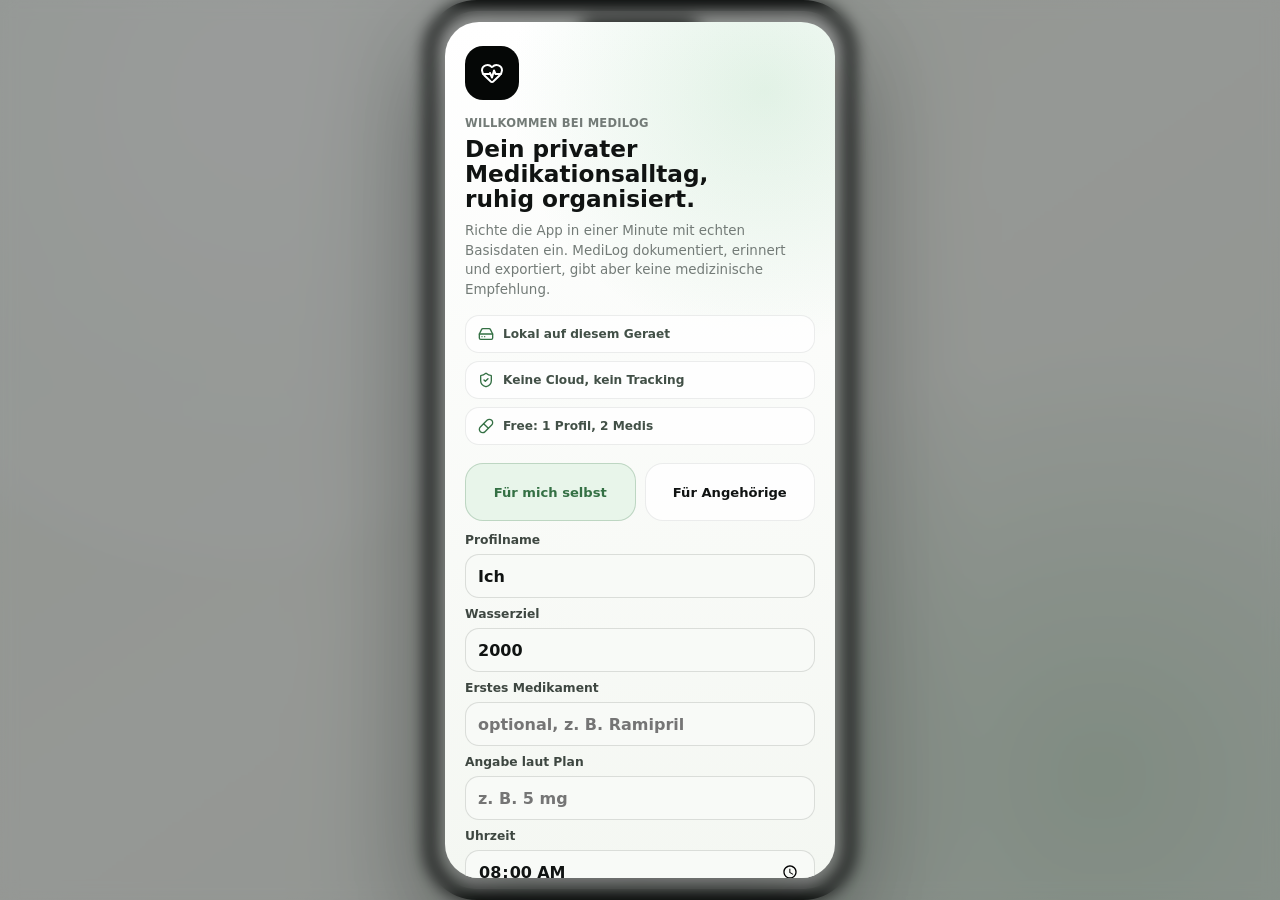
==== index.html @ 81967e85 "Improve premium conversion and localizations" ====
<!doctype html>
<html lang="de">
  <head>
    <meta charset="UTF-8" />
    <meta
      name="viewport"
      content="width=device-width, initial-scale=1, minimum-scale=1, maximum-scale=1, user-scalable=no, viewport-fit=cover"
    />
    <meta
      name="description"
      content="MediLog ist ein lokaler Medikamenten-Tracker fuer Einnahmen, Erinnerungen, Vorrat und sichere Dokumentation."
    />
    <meta name="theme-color" content="#eef2ed" media="(prefers-color-scheme: light)" />
    <meta name="theme-color" content="#0b100d" media="(prefers-color-scheme: dark)" />
    <meta name="apple-mobile-web-app-capable" content="yes" />
    <meta name="apple-mobile-web-app-title" content="MediLog" />
    <meta name="apple-mobile-web-app-status-bar-style" content="black-translucent" />
    <link rel="canonical" href="https://meloxkgz-ship-it.github.io/medilog-care/index.html" />
    <meta property="og:title" content="MediLog Care" />
    <meta property="og:description" content="Lokaler Medikamenten-, Pflege- und Wasser-Tracker mit Premium-Fokus." />
    <meta property="og:type" content="website" />
    <meta property="og:locale" content="de_DE" />
    <meta property="og:url" content="https://meloxkgz-ship-it.github.io/medilog-care/index.html" />
    <meta property="og:image" content="https://meloxkgz-ship-it.github.io/medilog-care/icons/medilog-premium-preview.png" />
    <meta name="twitter:card" content="summary_large_image" />
    <title>MediLog</title>
    <link rel="manifest" href="manifest.webmanifest" />
    <link rel="icon" href="icons/medilog-icon-192.png" type="image/png" />
    <link rel="apple-touch-icon" href="icons/apple-touch-icon.png" />
    <link rel="stylesheet" href="styles.css" />
  </head>
  <body>
    <div class="ambient" aria-hidden="true"></div>
    <main class="device" aria-label="MediLog Medikamenten-Tracker">
      <section class="screen">
        <header class="app-header">
          <div>
            <p class="date-label" id="current-date">Heute</p>
            <h1 id="view-title">MediLog</h1>
          </div>
          <div class="header-actions">
            <button class="icon-button" type="button" id="search-button" aria-label="Suchen">
              <i data-lucide="search"></i>
            </button>
            <button class="icon-button badge-button" type="button" data-view="schutz" aria-label="Einstellungen und Schutz">
              <i data-lucide="shield-check"></i>
              <span>DE</span>
            </button>
          </div>
        </header>

        <section class="search-panel hidden" id="search-panel" aria-label="Suche">
          <label for="search-input">Medikament, Angabe oder Uhrzeit suchen</label>
          <input id="search-input" type="search" placeholder="z. B. morgens, Ramipril, Vorrat" />
        </section>

        <section class="view active" id="home-view" data-title="Für dich">
          <nav class="chips" aria-label="Filter">
            <button class="chip active" type="button" data-filter="all">Heute <i data-lucide="x"></i></button>
            <button class="chip" type="button" data-filter="open">Offen</button>
            <button class="chip" type="button" data-filter="low">Vorrat niedrig</button>
          </nav>

          <article class="protocol-card">
            <div class="protocol-copy">
              <p class="kicker">Aktueller Plan</p>
              <h2 id="protocol-name">Herz & Blutdruck</h2>
              <p>Privates Einnahmeprotokoll mit lokalen Erinnerungen. Keine Dosierungsberatung.</p>
              <div class="status-row">
                <span class="status good">Aktiv</span>
                <span class="status" id="adherence-pill">0% diese Woche</span>
              </div>
              <button class="primary-pill" type="button" data-view="plaene">
                Plan ansehen
                <i data-lucide="chevron-right"></i>
              </button>
            </div>
            <div class="medicine-visual" aria-hidden="true">
              <div class="glass-bottle">
                <span>RAMIPRIL<br />5 mg</span>
              </div>
              <div class="glass-bottle secondary">
                <span>VIT D<br />1000 IE</span>
              </div>
              <div class="dose-wheel">
                <span></span><span></span><span></span><span></span>
                <span></span><span></span><span></span><span></span>
              </div>
            </div>
          </article>

          <section class="panel care-panel">
            <div class="section-heading">
              <div>
                <p class="kicker">Pflege-Cockpit</p>
                <h2>Alle im Blick</h2>
              </div>
              <button class="link-action" type="button" data-view="plaene">Profile <i data-lucide="chevron-right"></i></button>
            </div>
            <div class="care-dashboard" id="care-dashboard"></div>
          </section>

          <section class="panel today-panel" aria-labelledby="today-heading">
            <div class="section-heading">
              <div>
                <p class="kicker">Einnahmen</p>
                <h2 id="today-heading">Heute</h2>
              </div>
              <button class="text-action" type="button" data-action="open-dose-form">
                Eintragen
                <i data-lucide="plus"></i>
              </button>
            </div>
            <div class="dose-list" id="dose-list"></div>
            <div class="empty-state hidden" id="dose-empty">
              <i data-lucide="calendar-plus"></i>
              <strong>Keine Einnahmen fuer diesen Filter</strong>
              <span>Neue Medikamente oder Zeiten kannst du ueber den Plus-Button erfassen.</span>
            </div>
            <div class="completion-strip">
              <span id="completion-text">0 von 0 erledigt</span>
              <div class="completion-track" aria-hidden="true"><span id="completion-bar"></span></div>
            </div>
          </section>

          <section class="insight-grid">
            <article class="metric-tile">
              <span>Naechste</span>
              <strong id="next-dose">--:--</strong>
              <p id="next-dose-name">Keine offene Einnahme</p>
            </article>
            <article class="metric-tile warning">
              <span>Vorrat</span>
              <strong id="low-stock-count">0</strong>
              <p>niedrige Bestaende</p>
            </article>
          </section>

          <section class="panel hydration-panel">
            <div class="section-heading">
              <div>
                <p class="kicker">Wasser</p>
                <h2>Trinken heute</h2>
              </div>
              <button class="text-action" type="button" id="add-water">
                250 ml
                <i data-lucide="droplets"></i>
              </button>
            </div>
            <div class="water-meter">
              <div class="water-glass" aria-hidden="true"><span id="water-fill"></span></div>
              <div>
                <strong id="water-total">0,0 L</strong>
                <p id="water-goal">von 2,0 L Tagesziel</p>
                <div class="water-dots" id="water-dots"></div>
              </div>
            </div>
          </section>

          <section class="panel reminder-panel">
            <div class="section-heading">
              <div>
                <p class="kicker">Erinnerungen</p>
                <h2>Kontrollzentrum</h2>
              </div>
              <button class="text-action" type="button" id="enable-reminders">
                Aktivieren
                <i data-lucide="bell-ring"></i>
              </button>
            </div>
            <div class="reminder-grid">
              <div><span>Status</span><strong id="reminder-status">In-App</strong></div>
              <div><span>Eskaliert nach</span><strong id="reminder-delay">15 min</strong></div>
              <div><span>Heute offen</span><strong id="open-dose-count">0</strong></div>
            </div>
          </section>
        </section>

        <section class="view" id="plaene-view" data-title="Pläne">
          <div class="timeline-card">
            <div>
              <p class="kicker">Therapieplan</p>
              <h2>Privat dokumentiert</h2>
              <p>Alle Angaben beruhen auf deinem eigenen Plan. Die App veraendert keine Dosis und bewertet keine Therapie.</p>
            </div>
            <div class="week-ring" id="week-ring"><span>3/12</span></div>
          </div>
          <div class="calendar-strip" id="calendar-strip"></div>
          <section class="panel">
            <div class="section-heading">
              <h2>Regeln fuer Erinnerungen</h2>
              <button class="link-action" type="button" data-view="schutz">Pruefen <i data-lucide="chevron-right"></i></button>
            </div>
            <div class="rule-list">
              <div><i data-lucide="bell-ring"></i><span>Erinnerungen sind lokal und koennen jederzeit deaktiviert werden.</span></div>
              <div><i data-lucide="file-lock-2"></i><span>Exportdaten enthalten Gesundheitsdaten und sollten geschuetzt geteilt werden.</span></div>
              <div><i data-lucide="stethoscope"></i><span>Medizinische Entscheidungen bleiben bei Arzt, Apotheke oder Notdienst.</span></div>
            </div>
          </section>
          <section class="panel">
            <div class="section-heading">
              <div>
                <p class="kicker">Familien-/Pflege-Modus</p>
                <h2>Profile</h2>
              </div>
              <button class="text-action" type="button" data-action="open-profile-form">Profil <i data-lucide="plus"></i></button>
            </div>
            <div class="profile-list" id="profile-list"></div>
          </section>
          <section class="panel scanner-panel">
            <div class="section-heading">
              <div>
                <p class="kicker">Medikationsplan</p>
              <h2>QR-Import vorbereitet</h2>
              </div>
              <button class="text-action" type="button" data-action="open-scan-sheet">Scan <i data-lucide="scan-line"></i></button>
            </div>
            <p class="panel-copy">
              Fuer den bundeseinheitlichen Medikationsplan ist ein Premium-Workflow angelegt. In iOS kann ein QR-Code per Kamera
              gelesen werden, in der Web-Vorschau per Text oder QR-Bild. Es erfolgt keine automatische Dosierungsbewertung.
            </p>
          </section>
        </section>

        <section class="view" id="bibliothek-view" data-title="Bibliothek">
          <div class="section-heading library-heading">
            <div>
              <p class="kicker">Eigene Liste</p>
              <h2>Medikamente</h2>
            </div>
            <button class="text-action" type="button" data-action="open-medicine-form">
              Erfassen
              <i data-lucide="plus"></i>
            </button>
          </div>
          <div class="medicine-grid" id="medicine-grid"></div>
          <div class="empty-state hidden" id="medicine-empty">
            <i data-lucide="pill"></i>
            <strong>Noch keine Medikamente</strong>
            <span>Erfasse zuerst dein eigenes Medikament und die Einnahmezeit.</span>
          </div>
          <section class="panel stock-panel">
            <div class="section-heading">
              <div>
                <p class="kicker">Vorrat & Nachkauf</p>
                <h2>Einkaufsliste</h2>
              </div>
              <button class="link-action" type="button" id="copy-shopping-list">Kopieren <i data-lucide="copy"></i></button>
            </div>
            <div class="stock-list" id="stock-list"></div>
          </section>
        </section>

        <section class="view" id="verlauf-view" data-title="Verlauf">
          <section class="history-hero">
            <p class="kicker">7-Tage-Uebersicht</p>
            <h2 id="history-score">0%</h2>
            <span>Dokumentierte Einnahmetreue</span>
            <div class="bars" id="history-bars"></div>
          </section>
          <section class="panel">
            <div class="section-heading">
              <h2>Protokoll</h2>
              <button class="link-action" type="button" id="export-button">Bericht <i data-lucide="file-text"></i></button>
            </div>
            <div class="history-list" id="history-list"></div>
          </section>
        </section>

        <section class="view" id="schutz-view" data-title="Einstellungen">
          <article class="compliance-card">
            <i data-lucide="shield-alert"></i>
            <h2>Einstellungen, Premium und Schutz.</h2>
            <p>
              MediLog ist als lokaler Tracker konzipiert. Keine Diagnose, keine Therapieempfehlung,
              keine automatische Wechselwirkungspruefung.
            </p>
          </article>

          <section class="premium-card">
            <div>
              <p class="kicker">Zugang</p>
              <h2>Premium fuer echte Routine.</h2>
              <p>Free bleibt bewusst klein. Premium ist fuer Alltag, Pflege, Export und Vorrat ohne kuenstliche Reibung.</p>
            </div>
            <div class="premium-proof" aria-label="Premium Vorteile">
              <span><strong>1 Profil</strong><small>Free</small></span>
              <span><strong>Unbegrenzt</strong><small>Premium</small></span>
              <span><strong>Lokal</strong><small>Keine Cloud</small></span>
            </div>
            <div class="premium-plans" id="premium-plans" role="radiogroup" aria-label="Premium Tarif"></div>
            <div class="premium-compare" aria-label="Free und Premium Vergleich">
              <div><span>Free</span><strong>1 Profil, 2 Medikamente, Wasser, Tagescheck</strong></div>
              <div><span>Premium</span><strong>Familie, Vorrat, Export, Scan, Vault, Reminder-Regeln</strong></div>
            </div>
            <ul>
              <li><i data-lucide="bell-ring"></i>Zuverlaessige lokale Erinnerungen</li>
              <li><i data-lucide="users-round"></i>Familien-/Pflege-Modus</li>
              <li><i data-lucide="file-text"></i>Arzt-/Apothekenbericht</li>
              <li><i data-lucide="lock-keyhole"></i>Vault, QR, Vorrat und Nachkauf</li>
            </ul>
            <button class="primary-pill" type="button" id="premium-button">
              <span id="premium-button-label">Premium freischalten</span>
              <i data-lucide="sparkles"></i>
            </button>
            <button class="ghost-on-dark" type="button" id="premium-restore">Kauf wiederherstellen</button>
            <div class="premium-legal" aria-label="Abo Bedingungen">
              <p>
                Auto-verlaengerbares Abo. Preis und Laufzeit werden vor dem Kauf von Apple angezeigt.
                Kuendigung jederzeit in den App Store Account-Einstellungen.
              </p>
              <p id="premium-legal-selected">Ausgewaehlter Tarif: MediLog Premium.</p>
              <div class="premium-links">
                <a href="https://meloxkgz-ship-it.github.io/medilog-care/privacy.html">Datenschutz</a>
                <a href="https://www.apple.com/legal/internet-services/itunes/dev/stdeula/">Nutzungsbedingungen (EULA)</a>
              </div>
            </div>
            <span class="premium-status" id="premium-status">Free: Basis aktiv</span>
            <span class="native-status" id="native-status">Web/PWA: Browser-Funktionen</span>
          </section>

          <section class="panel settings-panel">
            <div class="section-heading">
              <div>
                <p class="kicker">Alltag</p>
                <h2>Tracking-Einstellungen</h2>
              </div>
              <span class="status good">lokal</span>
            </div>
            <div class="settings-list">
              <label class="setting-row">
                <span><strong>Wasserziel</strong><small>Tagesziel in Millilitern</small></span>
                <input id="setting-water-goal" type="number" min="500" max="4000" step="250" />
              </label>
              <label class="setting-row">
                <span><strong>Reminder-Abstand</strong><small>Warnung nach geplanter Zeit</small></span>
                <select id="setting-reminder-delay">
                  <option value="5">5 min</option>
                  <option value="15">15 min</option>
                  <option value="30">30 min</option>
                  <option value="60">60 min</option>
                </select>
              </label>
              <label class="setting-row">
                <span><strong>Zuverlaessige Erinnerungen</strong><small>iOS nutzt lokale Notifications, Web nutzt Browser-Erlaubnis</small></span>
                <input id="setting-reminders-enabled" type="checkbox" />
              </label>
              <label class="setting-row">
                <span><strong>Einfach-Modus</strong><small>Groessere Schrift und Touch-Ziele</small></span>
                <input id="setting-senior-mode" type="checkbox" />
              </label>
            </div>
          </section>

          <section class="panel">
            <div class="section-heading">
              <div>
                <p class="kicker">Vorrat</p>
                <h2>Nachkaufgrenzen</h2>
              </div>
              <button class="link-action" type="button" data-view="bibliothek">Medis <i data-lucide="chevron-right"></i></button>
            </div>
            <div class="refill-settings-list" id="refill-settings-list"></div>
          </section>

          <section class="panel">
            <div class="section-heading">
              <h2>Datenschutz</h2>
              <span class="status good">lokal</span>
            </div>
            <div class="privacy-list">
              <label><input type="checkbox" checked disabled /> Gesundheitsdaten bleiben lokal auf diesem Geraet.</label>
              <label><input type="checkbox" checked disabled /> iOS speichert verschluesselt mit Keychain/AES-GCM, Web optional mit PIN-Vault.</label>
              <label><input type="checkbox" checked disabled /> Export nur manuell durch dich.</label>
            </div>
          </section>
          <section class="panel">
            <div class="section-heading">
              <div>
                <p class="kicker">DSGVO</p>
                <h2>Daten & Rechte</h2>
              </div>
              <span class="status" id="privacy-consent-status">offen</span>
            </div>
            <div class="privacy-rights">
              <div><i data-lucide="database"></i><span><strong>Datenkategorien</strong><small>Profile, Medikamente, Einnahmen, Wasser, Notizen, Einstellungen.</small></span></div>
              <div><i data-lucide="target"></i><span><strong>Zweckbindung</strong><small>Nur Tracking, Erinnerung, Pflegeuebersicht und Export. Keine Werbung, kein Verkauf.</small></span></div>
              <div><i data-lucide="hard-drive"></i><span><strong>Speicherort</strong><small id="privacy-storage-status">Lokal im Browser dieses Geraets. Keine Cloud-Synchronisierung in dieser Version.</small></span></div>
            </div>
            <div class="privacy-actions">
              <button class="ghost-button" type="button" id="privacy-export">DSGVO-Export</button>
              <button class="ghost-button" type="button" id="privacy-consent">Einwilligung bestaetigen</button>
            </div>
            <p class="form-help">Gesundheitsdaten sind besonders schuetzenswert. Fuer eine echte Veroeffentlichung braucht das zusaetzlich juristische Pruefung, Datenschutzerklaerung und ggf. Datenschutz-Folgenabschaetzung.</p>
          </section>
          <section class="panel">
            <div class="section-heading">
              <div>
                <p class="kicker">Lokaler Vault</p>
                <h2>PIN-Schutz</h2>
              </div>
              <span class="status" id="vault-status">aus</span>
            </div>
            <div class="vault-actions">
              <input id="vault-pin" type="password" inputmode="numeric" autocomplete="new-password" placeholder="PIN festlegen oder entsperren" />
              <button class="solid-button" type="button" id="vault-button">Schutz aktivieren</button>
              <button class="ghost-button" type="button" id="vault-biometric-button">Face ID pruefen</button>
            </div>
            <p class="form-help">iOS nutzt lokalen Keychain-Schutz. Im Web kann ein PIN-Vault nicht wiederhergestellt werden. Keine Cloud, kein Passwort-Reset.</p>
          </section>
          <section class="emergency-panel">
            <div>
              <span>Akute Beschwerden?</span>
              <strong>112</strong>
            </div>
            <div>
              <span>Aerztlicher Bereitschaftsdienst</span>
              <strong>116117</strong>
            </div>
          </section>
          <section class="panel install-panel">
            <div class="section-heading">
              <div>
                <p class="kicker">App-Gefuehl</p>
                <h2>Installierbar</h2>
              </div>
              <span class="status good">PWA</span>
            </div>
            <p class="panel-copy">MediLog kann ueber den Browser zum Home-Bildschirm hinzugefuegt werden und laedt nach dem ersten Besuch auch offline.</p>
          </section>
          <button class="danger-button" type="button" id="reset-button">
            <i data-lucide="trash-2"></i>
            Lokale Demo-Daten zuruecksetzen
          </button>
        </section>
      </section>

      <nav class="tabbar" aria-label="Hauptnavigation">
        <button class="tab active" type="button" data-view="home"><i data-lucide="home"></i><span>Home</span></button>
        <button class="tab" type="button" data-view="plaene"><i data-lucide="calendar-check"></i><span>Pläne</span></button>
        <button class="add-tab" type="button" id="quick-add" aria-label="Schnell erfassen"><i data-lucide="plus"></i></button>
        <button class="tab" type="button" data-view="bibliothek"><i data-lucide="book-open"></i><span>Medis</span></button>
        <button class="tab" type="button" data-view="verlauf"><i data-lucide="chart-no-axes-column"></i><span>Verlauf</span></button>
      </nav>
    </main>

    <dialog class="onboarding" id="onboarding-sheet" aria-labelledby="onboarding-title">
      <form id="onboarding-form">
        <div class="onboarding-mark">
          <i data-lucide="heart-pulse"></i>
        </div>
        <p class="kicker">Willkommen bei MediLog</p>
        <h2 id="onboarding-title">Dein privater Medikationsalltag, ruhig organisiert.</h2>
        <p>
          Richte die App in einer Minute mit echten Basisdaten ein. MediLog dokumentiert, erinnert und exportiert, gibt aber keine
          medizinische Empfehlung.
        </p>
        <div class="onboarding-points" aria-label="Wichtige Hinweise">
          <span><i data-lucide="hard-drive"></i>Lokal auf diesem Geraet</span>
          <span><i data-lucide="shield-check"></i>Keine Cloud, kein Tracking</span>
          <span><i data-lucide="pill"></i>Free: 1 Profil, 2 Medis</span>
        </div>
        <div class="choice-grid">
          <label><input type="radio" name="mode" value="self" checked /> <span>Für mich selbst</span></label>
          <label><input type="radio" name="mode" value="care" /> <span>Für Angehörige</span></label>
        </div>
        <div class="form-grid">
          <label>Profilname<input name="profileName" required value="Ich" /></label>
          <label>Wasserziel<input name="waterGoal" required type="number" min="500" step="250" value="2000" /></label>
          <label>Erstes Medikament<input name="medicineName" placeholder="optional, z. B. Ramipril" /></label>
          <label>Angabe laut Plan<input name="medicineDose" placeholder="z. B. 5 mg" /></label>
          <label>Uhrzeit<input name="medicineTime" type="time" value="08:00" /></label>
          <label>Vorrat<input name="medicineStock" type="number" min="0" value="14" /></label>
        </div>
        <label class="consent-row">
          <input name="privacyConsent" type="checkbox" required />
          <span>Ich verstehe, dass ich besondere Gesundheitsdaten lokal auf diesem Geraet speichere und MediLog keine medizinische Beratung ersetzt.</span>
        </label>
        <div class="form-actions">
          <button class="ghost-button" type="button" id="skip-onboarding">Demo mit Beispielen</button>
          <button class="solid-button" type="submit">App einrichten</button>
        </div>
      </form>
    </dialog>

    <dialog class="report-sheet" id="report-sheet" aria-labelledby="report-title">
      <div class="report-frame">
        <div class="report-top">
          <div>
            <p class="kicker">Arzt-/Apothekenbericht</p>
            <h2 id="report-title">Bericht vorbereiten</h2>
          </div>
          <button class="icon-button" type="button" data-close="report-sheet" aria-label="Bericht schließen">
            <i data-lucide="x"></i>
          </button>
        </div>
        <div class="report-controls">
          <label>
            Zeitraum
            <select id="report-range">
              <option value="7">7 Tage</option>
              <option value="30">30 Tage</option>
            </select>
          </label>
          <button class="ghost-button" type="button" id="download-report">HTML speichern</button>
          <button class="solid-button" type="button" id="print-report">PDF/Druck</button>
        </div>
        <article class="report-document" id="report-preview"></article>
      </div>
    </dialog>

    <dialog class="sheet" id="quick-sheet" aria-labelledby="quick-title">
      <form method="dialog">
        <div class="sheet-handle"></div>
        <h2 id="quick-title">Schnell erfassen</h2>
        <div class="sheet-options">
          <button value="dose" type="submit"><i data-lucide="check-circle-2"></i>Einnahme als erledigt markieren</button>
          <button value="water" type="submit"><i data-lucide="droplets"></i>Wasser 250 ml eintragen</button>
          <button value="medicine" type="submit"><i data-lucide="pill"></i>Eigenes Medikament erfassen</button>
          <button value="note" type="submit"><i data-lucide="notebook-pen"></i>Notiz im Verlauf speichern</button>
        </div>
      </form>
    </dialog>

    <dialog class="sheet" id="medicine-sheet" aria-labelledby="medicine-title">
      <form id="medicine-form">
        <div class="sheet-handle"></div>
        <h2 id="medicine-title">Medikament erfassen</h2>
        <div class="form-grid">
          <label>Name<input name="name" required placeholder="z. B. Ramipril" /></label>
          <label>Angabe laut Plan<input name="dose" required placeholder="z. B. 5 mg" /></label>
          <label>Uhrzeit<input name="time" required type="time" /></label>
          <label>Vorrat<input name="stock" required type="number" min="0" value="14" /></label>
        </div>
        <p class="form-help">Bitte nur Angaben uebernehmen, die aerztlich oder pharmazeutisch fuer dich vorgesehen sind.</p>
        <div class="form-actions">
          <button class="ghost-button" type="button" data-close="medicine-sheet">Abbrechen</button>
          <button class="solid-button" type="submit">Speichern</button>
        </div>
      </form>
    </dialog>

    <dialog class="sheet" id="profile-sheet" aria-labelledby="profile-title">
      <form id="profile-form">
        <div class="sheet-handle"></div>
        <h2 id="profile-title">Profil erfassen</h2>
        <div class="form-grid">
          <label>Name<input name="name" required placeholder="z. B. Mama" /></label>
          <label>Rolle<input name="role" required placeholder="z. B. Pflege, Kind, Selbst" /></label>
        </div>
        <p class="form-help">Profile dienen nur der Organisation. Gemeinsame Nutzung oder Cloud-Zugriff ist nicht aktiviert.</p>
        <div class="form-actions">
          <button class="ghost-button" type="button" data-close="profile-sheet">Abbrechen</button>
          <button class="solid-button" type="submit">Speichern</button>
        </div>
      </form>
    </dialog>

    <dialog class="sheet" id="scan-sheet" aria-labelledby="scan-title">
      <form id="scan-form">
        <div class="sheet-handle"></div>
        <h2 id="scan-title">Medikationsplan importieren</h2>
        <button class="solid-button wide-button" type="button" id="native-scan-button">
          <i data-lucide="scan-line"></i>
          Kamera-Scan starten
        </button>
        <label class="full-label">QR-/Planinhalt<textarea name="plan" required placeholder="Text aus QR-Code oder Medikationsplan einfuegen"></textarea></label>
        <label class="full-label">QR-Bild optional<input id="qr-file" type="file" accept="image/*" /></label>
        <p class="form-help">Der Import wird als private Notiz gespeichert. Die App erzeugt daraus keine Dosierungsempfehlung.</p>
        <div class="form-actions">
          <button class="ghost-button" type="button" data-close="scan-sheet">Abbrechen</button>
          <button class="solid-button" type="submit">Importieren</button>
        </div>
      </form>
    </dialog>

    <dialog class="sheet" id="note-sheet" aria-labelledby="note-title">
      <form id="note-form">
        <div class="sheet-handle"></div>
        <h2 id="note-title">Notiz speichern</h2>
        <label class="full-label">Notiz<textarea name="note" required placeholder="z. B. Einnahme nach Ruecksprache verschoben"></textarea></label>
        <p class="form-help">Notizen sind privat und werden nur lokal gespeichert.</p>
        <div class="form-actions">
          <button class="ghost-button" type="button" data-close="note-sheet">Abbrechen</button>
          <button class="solid-button" type="submit">Speichern</button>
        </div>
      </form>
    </dialog>

    <div class="toast" id="toast" role="status" aria-live="polite"></div>
    <script src="vendor/lucide.min.js"></script>
    <script src="app.js"></script>
  </body>
</html>
---- styles.css ----
:root {
  --bg: #f4f6f2;
  --surface: rgba(255, 255, 255, 0.9);
  --surface-solid: #ffffff;
  --ink: #101312;
  --muted: #737b77;
  --line: rgba(27, 34, 30, 0.08);
  --accent: #61b978;
  --accent-strong: #347044;
  --accent-soft: #e8f5ea;
  --amber: #f1a640;
  --danger: #9d3f37;
  --charcoal: #050706;
  --mono: "SF Mono", "Menlo", "Consolas", ui-monospace, monospace;
  --sans: -apple-system, BlinkMacSystemFont, "SF Pro Display", "Segoe UI", ui-sans-serif, system-ui, sans-serif;
  --shadow: 0 22px 56px rgba(27, 37, 31, 0.13);
  --screen-top-pad: 58px;
  --screen-side-pad: 20px;
  --tabbar-offset: 10px;
  --tabbar-height: 92px;
  --tabbar-clearance: calc(var(--tabbar-offset) + var(--tabbar-height) + 26px);
  color-scheme: light;
}

* {
  box-sizing: border-box;
}

html,
body {
  width: 100%;
  max-width: 100%;
  overflow-x: hidden;
  overscroll-behavior-x: none;
  -webkit-text-size-adjust: 100%;
  text-size-adjust: 100%;
}

body {
  min-height: 100dvh;
  margin: 0;
  display: grid;
  place-items: center;
  overflow: hidden;
  background:
    radial-gradient(circle at 20% 10%, rgba(255, 255, 255, 0.92), transparent 28%),
    radial-gradient(circle at 86% 86%, rgba(205, 224, 207, 0.86), transparent 32%),
    linear-gradient(145deg, #eef4ee 0%, #f7f8f4 48%, #edf2ee 100%),
    var(--bg);
  color: var(--ink);
  font-family: var(--sans);
  letter-spacing: 0;
  touch-action: manipulation;
}

body::after {
  content: "";
  position: fixed;
  inset: 0;
  pointer-events: none;
  opacity: 0.08;
  background-image: radial-gradient(rgba(20, 24, 22, 0.2) 0.6px, transparent 0.6px);
  background-size: 5px 5px;
}

body.senior {
  font-size: 112%;
}

body.senior .dose-item,
body.senior .sheet-options button,
body.senior .profile-card,
body.senior .care-card,
body.senior .stock-row {
  min-height: 70px;
}

button,
input,
textarea,
select,
a {
  font: inherit;
  touch-action: manipulation;
}

input,
textarea,
select {
  font-size: 16px;
  max-width: 100%;
  min-width: 0;
}

button {
  border: 0;
  color: inherit;
  cursor: pointer;
}

:where(button, a, input, select, textarea):focus-visible {
  outline: 3px solid rgba(52, 112, 68, 0.42);
  outline-offset: 3px;
}

button:active {
  transform: translateY(1px) scale(0.99);
}

.hidden {
  display: none !important;
}

.ambient {
  position: fixed;
  width: 720px;
  height: 720px;
  border-radius: 42% 58% 47% 53%;
  background: rgba(255, 255, 255, 0.42);
  filter: blur(18px);
  transform: translate(-34vw, -28vh) rotate(9deg);
  pointer-events: none;
}

.device {
  width: min(100vw, 430px);
  height: min(940px, 100dvh);
  position: relative;
  display: flex;
  flex-direction: column;
  overflow: hidden;
  border: 11px solid #0b0c0c;
  border-radius: 52px;
  background:
    linear-gradient(180deg, rgba(255, 255, 255, 0.82), rgba(245, 247, 243, 0.92)),
    #f7f8f5;
  box-shadow:
    0 46px 120px rgba(21, 25, 23, 0.3),
    inset 0 0 0 1px rgba(255, 255, 255, 0.08);
}

.device::before {
  content: "";
  width: 126px;
  height: 34px;
  position: absolute;
  top: 10px;
  left: 50%;
  z-index: 4;
  border-radius: 999px;
  background: #050606;
  transform: translateX(-50%);
  box-shadow: inset 34px 0 0 rgba(255, 255, 255, 0.03), inset -22px 0 0 rgba(255, 255, 255, 0.04);
  pointer-events: none;
}

html.native-ios body {
  width: 100vw;
  min-height: 100dvh;
  display: block;
  overflow: hidden;
  background: var(--bg);
}

html.native-ios {
  --bg: #080b0a;
  --surface: rgba(19, 26, 22, 0.92);
  --surface-solid: #111813;
  --ink: #f5f8f4;
  --muted: #a8b5ad;
  --line: rgba(232, 245, 234, 0.1);
  --accent: #86d79a;
  --accent-strong: #b8efc0;
  --accent-soft: rgba(134, 215, 154, 0.16);
  --amber: #f3bb65;
  --danger: #ff9c91;
  --shadow: 0 22px 58px rgba(0, 0, 0, 0.34);
  min-height: 100%;
  background: var(--bg);
  color-scheme: dark;
}

html.native-ios .ambient,
html.native-ios .device::before {
  display: none;
}

html.native-ios .device {
  width: 100vw;
  min-height: 100vh;
  min-height: 100dvh;
  height: 100vh;
  height: 100dvh;
  max-width: none;
  border: 0;
  border-radius: 0;
  background:
    linear-gradient(180deg, rgba(16, 23, 19, 0.96), rgba(8, 12, 10, 0.98)),
    var(--bg);
  box-shadow: none;
}

html.native-ios .screen {
  --screen-top-pad: max(44px, calc(env(safe-area-inset-top) + 18px));
  --screen-side-pad: max(16px, calc(env(safe-area-inset-left) + 16px));
  --tabbar-offset: 0px;
  --tabbar-height: calc(96px + env(safe-area-inset-bottom));
  --tabbar-clearance: calc(var(--tabbar-height) + 28px);
  padding-right: max(16px, calc(env(safe-area-inset-right) + 16px));
  background: var(--bg);
}

html.native-ios .tabbar {
  right: 0;
  bottom: 0;
  left: 0;
  min-height: var(--tabbar-height);
  padding-bottom: max(22px, calc(env(safe-area-inset-bottom) + 12px));
  border-right: 0;
  border-bottom: 0;
  border-left: 0;
  border-radius: 0;
}

.screen {
  width: 100%;
  max-width: 100%;
  flex: 1;
  overflow-y: auto;
  overflow-x: hidden;
  padding: var(--screen-top-pad) var(--screen-side-pad) var(--tabbar-clearance);
  scroll-padding-top: var(--screen-top-pad);
  scroll-padding-bottom: var(--tabbar-clearance);
  scrollbar-width: none;
  overscroll-behavior: contain;
  -webkit-overflow-scrolling: touch;
}

.screen::-webkit-scrollbar {
  display: none;
}

.app-header,
.header-actions,
.chips,
.status-row,
.section-heading,
.text-action,
.link-action,
.primary-pill,
.completion-strip,
.tabbar,
.form-actions {
  display: flex;
  align-items: center;
}

.app-header {
  justify-content: space-between;
  gap: 18px;
  min-height: 54px;
}

.app-header > div:first-child,
.view,
.screen > section,
.panel,
.protocol-card,
.timeline-card,
.history-hero,
.compliance-card,
.premium-card,
.metric-tile,
.care-card,
.profile-card,
.stock-row,
.setting-row {
  min-width: 0;
  max-width: 100%;
}

.date-label,
.kicker {
  margin: 0 0 6px;
  color: var(--muted);
  font-size: 0.72rem;
  font-weight: 800;
  text-transform: uppercase;
  letter-spacing: 0.02em;
}

h1,
h2,
h3,
p {
  margin: 0;
}

h1 {
  font-size: 2rem;
  line-height: 1;
  letter-spacing: 0;
}

h2 {
  letter-spacing: 0;
}

h1,
h2,
h3,
p,
small,
strong,
span,
button,
label {
  overflow-wrap: break-word;
}

.header-actions {
  gap: 10px;
  flex-shrink: 0;
}

.icon-button {
  width: 43px;
  height: 43px;
  position: relative;
  display: grid;
  place-items: center;
  border-radius: 50%;
  background: rgba(255, 255, 255, 0.86);
  box-shadow: inset 0 1px 0 rgba(255, 255, 255, 0.9), 0 12px 24px rgba(31, 42, 35, 0.07);
  transition: transform 180ms ease, background 180ms ease;
}

.icon-button svg {
  width: 20px;
}

.badge-button span {
  position: absolute;
  right: -3px;
  top: -4px;
  padding: 3px 5px;
  border-radius: 999px;
  background: linear-gradient(180deg, #ffbd54, #ef9631);
  color: white;
  font: 700 0.58rem var(--mono);
}

.search-panel {
  margin-top: 16px;
  padding: 14px;
  border: 1px solid var(--line);
  border-radius: 22px;
  background: rgba(255, 255, 255, 0.9);
  animation: rise 260ms ease both;
}

.search-panel label,
.form-grid label,
.full-label {
  min-width: 0;
  display: grid;
  gap: 7px;
  color: #3e4741;
  font-size: 0.77rem;
  font-weight: 800;
}

input,
textarea {
  width: 100%;
  min-width: 0;
  border: 1px solid rgba(35, 47, 40, 0.14);
  border-radius: 14px;
  background: #f8faf7;
  color: var(--ink);
  outline: 0;
}

input {
  height: 44px;
  padding: 0 12px;
}

input[type="file"] {
  height: auto;
  padding: 10px;
}

textarea {
  min-height: 108px;
  resize: vertical;
  padding: 12px;
}

input:focus,
textarea:focus {
  border-color: rgba(69, 125, 101, 0.55);
  box-shadow: 0 0 0 4px rgba(69, 125, 101, 0.1);
}

@media (prefers-reduced-motion: reduce) {
  *,
  *::before,
  *::after {
    animation-duration: 0.001ms !important;
    animation-iteration-count: 1 !important;
    scroll-behavior: auto !important;
    transition-duration: 0.001ms !important;
  }
}

.view {
  display: none;
  animation: rise 360ms cubic-bezier(0.16, 1, 0.3, 1) both;
}

.view.active {
  display: block;
}

.chips {
  gap: 10px;
  margin: 17px 0 16px;
  overflow-x: auto;
}

.chip {
  min-height: 38px;
  display: inline-flex;
  align-items: center;
  gap: 7px;
  padding: 0 15px;
  border: 1px solid transparent;
  border-radius: 999px;
  white-space: nowrap;
  background: rgba(255, 255, 255, 0.84);
  color: #4f5953;
  font-size: 0.82rem;
  font-weight: 800;
  transition: background 180ms ease, border-color 180ms ease;
}

.chip.active {
  border-color: rgba(29, 37, 32, 0.04);
  background: #ffffff;
  color: var(--ink);
}

.chip svg {
  width: 14px;
}

.protocol-card {
  min-height: 288px;
  position: relative;
  display: grid;
  grid-template-columns: 1.04fr 0.96fr;
  gap: 10px;
  overflow: hidden;
  padding: 25px 18px 22px;
  border: 1px solid rgba(255, 255, 255, 0.85);
  border-radius: 26px;
  background:
    radial-gradient(circle at 76% 20%, rgba(255, 255, 255, 0.96), transparent 28%),
    linear-gradient(138deg, rgba(255, 255, 255, 0.98), rgba(232, 237, 239, 0.88) 52%, rgba(237, 242, 239, 0.92));
  box-shadow:
    0 22px 42px rgba(25, 32, 28, 0.1),
    inset 0 1px 0 rgba(255, 255, 255, 0.9);
}

.protocol-card::after {
  content: "";
  position: absolute;
  right: 18px;
  bottom: 18px;
  width: 170px;
  height: 26px;
  border-radius: 50%;
  background: radial-gradient(ellipse, rgba(19, 24, 22, 0.16), transparent 68%);
  filter: blur(2px);
}

.protocol-copy {
  position: relative;
  z-index: 2;
}

.protocol-card h2 {
  max-width: 174px;
  font-size: 1.46rem;
  line-height: 1.04;
}

.protocol-card p:not(.kicker) {
  max-width: 180px;
  margin-top: 10px;
  color: var(--muted);
  font-size: 0.82rem;
  line-height: 1.38;
}

.status-row {
  flex-wrap: wrap;
  gap: 8px;
  margin: 17px 0;
}

.status {
  display: inline-flex;
  align-items: center;
  min-height: 27px;
  padding: 0 10px;
  border-radius: 999px;
  background: rgba(255, 255, 255, 0.78);
  color: #67736c;
  font-size: 0.72rem;
  font-weight: 900;
}

.status.good {
  background: var(--accent-soft);
  color: var(--accent-strong);
}

.primary-pill {
  gap: 12px;
  min-height: 47px;
  min-width: 0;
  padding: 0 8px 0 18px;
  border-radius: 999px;
  background: var(--charcoal);
  color: white;
  font-size: 0.86rem;
  font-weight: 900;
  white-space: nowrap;
  box-shadow: 0 13px 24px rgba(5, 7, 6, 0.18), inset 0 1px 0 rgba(255, 255, 255, 0.12);
}

.primary-pill svg {
  width: 31px;
  height: 31px;
  flex: 0 0 31px;
  padding: 7px;
  border-radius: 50%;
  background: rgba(255, 255, 255, 0.12);
}

.protocol-card .primary-pill {
  font-size: 0.8rem;
}

.medicine-visual {
  z-index: 1;
  position: relative;
  min-height: 210px;
}

.glass-bottle {
  width: 74px;
  height: 146px;
  position: absolute;
  right: 64px;
  bottom: 7px;
  display: grid;
  place-items: center;
  border: 1px solid rgba(25, 33, 30, 0.17);
  border-radius: 12px 12px 22px 22px;
  background:
    linear-gradient(90deg, rgba(255, 255, 255, 0.96) 0%, rgba(194, 207, 207, 0.82) 20%, rgba(255, 255, 255, 0.96) 52%, rgba(194, 207, 207, 0.82) 100%),
    linear-gradient(180deg, rgba(255, 255, 255, 0.4), rgba(204, 214, 213, 0.3));
  box-shadow: 0 18px 25px rgba(19, 25, 22, 0.17), inset 8px 0 10px rgba(255, 255, 255, 0.28);
}

.glass-bottle::before {
  content: "";
  width: 46px;
  height: 27px;
  position: absolute;
  top: -20px;
  border-radius: 9px 9px 4px 4px;
  background: linear-gradient(90deg, #214a64, #0c2538);
  box-shadow: 0 2px 0 rgba(255, 255, 255, 0.28) inset;
}

.glass-bottle span {
  width: 64px;
  padding: 11px 3px;
  border-radius: 5px;
  background: #f8faf7;
  color: #1f2a27;
  text-align: center;
  font-size: 0.62rem;
  font-weight: 900;
  line-height: 1.18;
}

.glass-bottle.secondary {
  right: 4px;
  bottom: 5px;
  transform: scale(0.97);
}

.glass-bottle.secondary::before {
  background: linear-gradient(90deg, #51585d, #15191c);
}

.glass-bottle.secondary span {
  color: #303738;
}

.dose-wheel {
  width: 106px;
  position: absolute;
  right: -22px;
  bottom: 35px;
  display: grid;
  grid-template-columns: repeat(4, 1fr);
  gap: 8px;
  padding: 12px;
  transform: rotate(-10deg);
  border-radius: 17px;
  background: linear-gradient(135deg, #dfe5e1, #ffffff);
  box-shadow: 0 18px 24px rgba(19, 25, 22, 0.12);
  animation: floaty 4.8s ease-in-out infinite;
}

.dose-wheel span {
  aspect-ratio: 1;
  border-radius: 50%;
  background: radial-gradient(circle at 35% 30%, #ffffff, #cdd8d5 65%);
}

.panel,
.insight-grid,
.timeline-card,
.calendar-strip,
.history-hero,
.compliance-card,
.emergency-panel,
.danger-button,
.library-heading,
.reminder-panel,
.care-panel,
.hydration-panel,
.stock-panel {
  margin-top: 20px;
}

.panel {
  padding: 17px;
  border: 1px solid rgba(255, 255, 255, 0.9);
  border-radius: 24px;
  background: rgba(255, 255, 255, 0.88);
  box-shadow:
    0 16px 32px rgba(36, 44, 38, 0.07),
    inset 0 1px 0 rgba(255, 255, 255, 0.88);
}

.section-heading {
  justify-content: space-between;
  gap: 14px;
  margin-bottom: 14px;
}

.section-heading > div,
.text-action span,
.link-action span {
  min-width: 0;
}

.section-heading h2 {
  font-size: 1.1rem;
}

.text-action,
.link-action {
  gap: 7px;
  background: transparent;
  color: #435049;
  font-size: 0.82rem;
  font-weight: 900;
}

.text-action svg {
  width: 27px;
  height: 27px;
  padding: 6px;
  border-radius: 50%;
  background: #edf2ed;
}

.link-action svg {
  width: 16px;
}

.dose-list,
.history-list,
.rule-list,
.privacy-list {
  display: grid;
  gap: 8px;
}

.dose-item {
  width: 100%;
  display: grid;
  grid-template-columns: 38px 1fr auto 18px;
  align-items: center;
  gap: 10px;
  min-height: 58px;
  padding: 0 4px;
  border-bottom: 1px solid var(--line);
  background: transparent;
  text-align: left;
}

.dose-main,
.history-row div,
.care-card > span:not(.care-avatar),
.profile-card span,
.stock-row span,
.setting-row span,
.refill-row span,
.plan-option > span:first-child,
.water-meter > div,
.metric-tile,
.reminder-grid div {
  min-width: 0;
}

.dose-item:last-child {
  border-bottom: 0;
}

.dose-check {
  width: 30px;
  height: 30px;
  display: grid;
  place-items: center;
  border: 2px solid #dce4dd;
  border-radius: 50%;
  background: white;
  color: white;
}

.dose-item.done .dose-check {
  border-color: var(--accent);
  background: var(--accent);
}

.dose-main strong,
.med-card h3 {
  display: block;
  font-size: 0.92rem;
}

.dose-main strong,
.dose-main span,
.history-row strong,
.history-row span,
.care-card strong,
.care-card small,
.profile-card strong,
.profile-card small,
.stock-row strong,
.stock-row small,
.metric-tile p {
  overflow: hidden;
  text-overflow: ellipsis;
}

.dose-main strong,
.dose-main span,
.history-row strong,
.history-row span,
.care-card strong,
.care-card small,
.profile-card strong,
.profile-card small,
.stock-row strong,
.stock-row small {
  white-space: nowrap;
}

.dose-main span,
.dose-meta,
.med-card p,
.history-row span,
.metric-tile p {
  color: var(--muted);
  font-size: 0.76rem;
  font-weight: 700;
}

.dose-meta,
.metric-tile strong,
.history-hero h2,
.emergency-panel strong {
  font-family: var(--mono);
}

.dose-chevron {
  width: 16px;
  color: #98a39d;
}

.completion-strip {
  justify-content: space-between;
  gap: 12px;
  min-height: 46px;
  margin-top: 12px;
  padding: 0 15px;
  border-radius: 999px;
  background: linear-gradient(90deg, #e6f1e8, #eef4ef);
  color: var(--accent-strong);
  font-size: 0.82rem;
  font-weight: 900;
}

.completion-track {
  width: 96px;
  height: 7px;
  overflow: hidden;
  border-radius: 999px;
  background: #d8e3da;
}

.completion-track span {
  display: block;
  width: 0;
  height: 100%;
  border-radius: inherit;
  background: var(--accent);
  transition: width 220ms ease;
}

.empty-state {
  display: grid;
  justify-items: center;
  gap: 8px;
  padding: 24px 12px;
  color: var(--muted);
  text-align: center;
}

.empty-state svg {
  width: 32px;
  color: var(--accent);
}

.empty-state strong {
  color: var(--ink);
  font-size: 0.9rem;
}

.empty-state span {
  max-width: 260px;
  font-size: 0.78rem;
  line-height: 1.35;
}

.insight-grid {
  display: grid;
  grid-template-columns: minmax(0, 1.25fr) minmax(0, 0.9fr);
  gap: 10px;
}

.metric-tile {
  min-height: 112px;
  padding: 15px;
  border-radius: 21px;
  background: rgba(255, 255, 255, 0.88);
  box-shadow: 0 14px 26px rgba(36, 44, 38, 0.06);
}

.metric-tile span {
  color: var(--muted);
  font-size: 0.72rem;
  font-weight: 900;
}

.metric-tile strong {
  display: block;
  margin: 8px 0 4px;
  font-size: 1.75rem;
  letter-spacing: 0;
}

.metric-tile.warning {
  background: linear-gradient(180deg, #fff9ef, #fffdf8);
}

.water-meter {
  display: grid;
  grid-template-columns: 68px minmax(0, 1fr);
  gap: 16px;
  align-items: center;
}

.water-glass {
  width: 64px;
  height: 112px;
  position: relative;
  overflow: hidden;
  border: 2px solid rgba(37, 95, 74, 0.24);
  border-radius: 16px 16px 24px 24px;
  background: linear-gradient(180deg, rgba(255, 255, 255, 0.92), rgba(231, 241, 237, 0.72));
}

.water-glass span {
  position: absolute;
  right: 0;
  bottom: 0;
  left: 0;
  height: 0;
  border-radius: 18px 18px 20px 20px;
  background: linear-gradient(180deg, #89c8d5, #4f9aa7);
  transition: height 240ms ease;
}

.water-meter strong {
  display: block;
  font-family: var(--mono);
  font-size: 1.8rem;
}

.water-meter p {
  margin-top: 4px;
  color: var(--muted);
  font-size: 0.8rem;
  font-weight: 800;
}

.water-dots {
  display: flex;
  flex-wrap: wrap;
  gap: 6px;
  margin-top: 12px;
  max-width: 100%;
  overflow: hidden;
}

.water-dots span {
  width: 16px;
  flex: 0 0 16px;
  height: 16px;
  border-radius: 50%;
  background: #dde8e2;
}

.water-dots span.done {
  background: #4f9aa7;
}

.reminder-grid {
  display: grid;
  grid-template-columns: repeat(3, 1fr);
  gap: 8px;
}

.reminder-grid div {
  min-height: 78px;
  padding: 12px;
  border-radius: 18px;
  background: #f4f7f2;
}

.reminder-grid span,
.stock-row small,
.profile-card small {
  display: block;
  color: var(--muted);
  font-size: 0.68rem;
  font-weight: 800;
  line-height: 1.28;
}

.reminder-grid strong {
  display: block;
  margin-top: 8px;
  font-family: var(--mono);
  font-size: 0.9rem;
}

.timeline-card,
.history-hero,
.compliance-card {
  padding: 22px;
  border-radius: 30px;
  background: var(--charcoal);
  color: white;
  box-shadow: var(--shadow);
}

.premium-card {
  display: grid;
  gap: 16px;
  margin-top: 20px;
  padding: 22px;
  max-width: 100%;
  overflow: hidden;
  position: relative;
  border-radius: 30px;
  background:
    radial-gradient(circle at 88% 12%, rgba(182, 243, 187, 0.22), transparent 30%),
    linear-gradient(145deg, #111714, #050706 74%);
  color: white;
  box-shadow: var(--shadow);
}

.premium-card::after {
  content: "";
  width: 170px;
  height: 170px;
  position: absolute;
  right: -72px;
  bottom: -82px;
  pointer-events: none;
  border-radius: 50%;
  background: rgba(255, 255, 255, 0.06);
}

.premium-card h2 {
  margin-bottom: 8px;
  font-size: 1.55rem;
  overflow-wrap: anywhere;
}

.premium-card p {
  max-width: 100%;
  color: rgba(255, 255, 255, 0.72);
  font-size: 0.84rem;
  line-height: 1.42;
  hyphens: auto;
  overflow-wrap: anywhere;
}

.premium-plans {
  display: grid;
  gap: 10px;
  min-width: 0;
  max-width: 100%;
}

.premium-proof,
.premium-compare {
  display: grid;
  position: relative;
  z-index: 1;
  gap: 8px;
}

.premium-proof {
  grid-template-columns: minmax(0, 1fr);
}

.premium-proof span,
.premium-compare div {
  min-width: 0;
  border: 1px solid rgba(255, 255, 255, 0.12);
  background: rgba(255, 255, 255, 0.07);
  box-shadow: inset 0 1px 0 rgba(255, 255, 255, 0.06);
}

.premium-proof span {
  display: grid;
  gap: 2px;
  min-height: 60px;
  align-content: center;
  padding: 10px;
  border-radius: 18px;
}

.premium-proof strong,
.premium-proof small,
.premium-compare span,
.premium-compare strong {
  display: block;
  min-width: 0;
}

.premium-proof strong {
  color: #f8fff8;
  font-size: 0.78rem;
  font-weight: 950;
  overflow-wrap: anywhere;
}

.premium-proof small,
.premium-compare span {
  color: rgba(255, 255, 255, 0.58);
  font-size: 0.62rem;
  font-weight: 900;
  text-transform: uppercase;
  overflow-wrap: anywhere;
}

.premium-compare {
  gap: 9px;
}

.premium-compare div {
  display: grid;
  gap: 5px;
  padding: 12px 13px;
  border-radius: 18px;
}

.premium-compare strong {
  color: rgba(255, 255, 255, 0.88);
  font-size: 0.76rem;
  line-height: 1.28;
}

.plan-option {
  min-width: 0;
  max-width: 100%;
  min-height: 76px;
  display: grid;
  grid-template-columns: 24px minmax(0, 1fr);
  gap: 12px;
  align-items: center;
  padding: 14px;
  border: 1px solid rgba(255, 255, 255, 0.12);
  border-radius: 22px;
  background: rgba(255, 255, 255, 0.08);
  color: white;
  text-align: left;
  box-shadow: inset 0 1px 0 rgba(255, 255, 255, 0.06);
}

.plan-check {
  width: 24px;
  height: 24px;
  display: inline-flex;
  align-items: center;
  justify-content: center;
  border-radius: 999px;
  background: rgba(255, 255, 255, 0.08);
  color: rgba(255, 255, 255, 0.58);
}

.plan-check svg {
  width: 15px;
  height: 15px;
}

.plan-option.active {
  border-color: rgba(156, 232, 167, 0.7);
  background: rgba(232, 245, 234, 0.14);
}

.plan-option.active .plan-check {
  background: #b8efc0;
  color: #07100b;
}

.plan-option strong,
.plan-option small,
.plan-price b,
.plan-price em {
  display: block;
}

.plan-option strong {
  font-size: 0.95rem;
}

.plan-option small,
.plan-price em {
  color: rgba(255, 255, 255, 0.62);
  font-size: 0.7rem;
  font-weight: 800;
  line-height: 1.25;
}

.plan-price {
  grid-column: 2;
  text-align: left;
}

.plan-price b {
  font-family: var(--sans);
  font-size: 1.05rem;
  letter-spacing: 0;
  font-variant-numeric: tabular-nums;
  overflow-wrap: anywhere;
}

.premium-price {
  width: max-content;
  padding: 12px 14px;
  border: 1px solid rgba(255, 255, 255, 0.12);
  border-radius: 18px;
  background: rgba(255, 255, 255, 0.08);
}

.premium-price strong,
.premium-price span {
  display: block;
}

.premium-price strong {
  font-family: var(--mono);
  font-size: 1.3rem;
}

.premium-price span,
.premium-status {
  color: rgba(255, 255, 255, 0.62);
  font-size: 0.72rem;
  font-weight: 800;
}

.premium-card ul {
  display: grid;
  gap: 9px;
  margin: 0;
  padding: 0;
  list-style: none;
}

.premium-card li {
  display: flex;
  align-items: center;
  gap: 9px;
  color: rgba(255, 255, 255, 0.84);
  font-size: 0.82rem;
  font-weight: 800;
}

.premium-card li svg {
  width: 18px;
  color: #9ce8a7;
}

.premium-card .primary-pill {
  width: 100%;
  max-width: 100%;
  justify-content: space-between;
  background: white;
  color: var(--charcoal);
}

.premium-card .primary-pill span {
  min-width: 0;
}

.premium-card .primary-pill svg {
  background: #edf6ed;
  color: var(--accent-strong);
}

.ghost-on-dark {
  width: max-content;
  min-height: 40px;
  padding: 0 14px;
  border: 1px solid rgba(255, 255, 255, 0.14);
  border-radius: 999px;
  background: rgba(255, 255, 255, 0.08);
  color: rgba(255, 255, 255, 0.86);
  font-size: 0.78rem;
  font-weight: 900;
}

.premium-legal {
  display: grid;
  gap: 8px;
  position: relative;
  z-index: 1;
  padding-top: 2px;
}

.premium-legal p {
  max-width: none;
  margin: 0;
  color: rgba(255, 255, 255, 0.62);
  font-size: 0.68rem;
  line-height: 1.35;
  overflow-wrap: anywhere;
}

.premium-links {
  display: flex;
  flex-wrap: wrap;
  gap: 8px;
}

.premium-links a {
  min-height: 34px;
  display: inline-flex;
  align-items: center;
  padding: 0 11px;
  border: 1px solid rgba(255, 255, 255, 0.14);
  border-radius: 999px;
  background: rgba(255, 255, 255, 0.08);
  color: rgba(255, 255, 255, 0.9);
  font-size: 0.7rem;
  font-weight: 900;
  text-decoration: none;
}

.native-status {
  color: rgba(255, 255, 255, 0.56);
  font-size: 0.7rem;
  font-weight: 800;
  line-height: 1.35;
}

.settings-list,
.refill-settings-list {
  display: grid;
  gap: 9px;
}

.setting-row,
.refill-row {
  display: grid;
  grid-template-columns: 1fr minmax(94px, 130px);
  gap: 12px;
  align-items: center;
  min-height: 62px;
  padding: 10px 12px;
  border-radius: 18px;
  background: #f4f7f2;
}

.setting-row span,
.refill-row span {
  display: grid;
  gap: 2px;
}

.setting-row strong,
.refill-row strong {
  font-size: 0.86rem;
}

.setting-row small,
.refill-row small {
  color: var(--muted);
  font-size: 0.72rem;
  font-weight: 800;
  line-height: 1.25;
}

.setting-row input,
.setting-row select,
.refill-row input {
  min-height: 40px;
  border: 1px solid rgba(35, 47, 40, 0.12);
  border-radius: 14px;
  background: rgba(255, 255, 255, 0.82);
  color: var(--ink);
  font-weight: 800;
}

.setting-row select {
  padding: 0 10px;
}

.setting-row input[type="checkbox"] {
  width: 24px;
  height: 24px;
  justify-self: end;
  accent-color: var(--accent);
}

.timeline-card {
  display: grid;
  grid-template-columns: 1fr 96px;
  gap: 12px;
  align-items: center;
}

.timeline-card p:not(.kicker),
.compliance-card p,
.history-hero span {
  color: rgba(255, 255, 255, 0.72);
  font-size: 0.82rem;
  line-height: 1.45;
  hyphens: auto;
  overflow-wrap: anywhere;
}

.week-ring {
  width: 88px;
  height: 88px;
  display: grid;
  place-items: center;
  border-radius: 50%;
  background: conic-gradient(var(--accent) 25%, rgba(255, 255, 255, 0.14) 0);
}

.week-ring span {
  width: 64px;
  height: 64px;
  display: grid;
  place-items: center;
  border-radius: 50%;
  background: var(--charcoal);
  font: 800 1rem var(--mono);
}

.calendar-strip {
  display: grid;
  grid-template-columns: repeat(7, 1fr);
  gap: 7px;
}

.day-pill {
  min-height: 72px;
  display: grid;
  place-items: center;
  gap: 4px;
  padding: 10px 0;
  border-radius: 18px;
  background: rgba(255, 255, 255, 0.72);
  color: var(--muted);
  font-size: 0.72rem;
  font-weight: 800;
}

.day-pill strong {
  color: var(--ink);
  font-family: var(--mono);
}

.day-pill.done {
  background: var(--accent-soft);
}

.rule-list div,
.history-row,
.privacy-list label,
.stock-row,
.profile-card {
  display: grid;
  grid-template-columns: 28px 1fr;
  gap: 10px;
  align-items: start;
  color: #4f5953;
  font-size: 0.8rem;
  line-height: 1.36;
}

.rule-list svg {
  width: 20px;
  color: var(--accent);
}

.panel-copy {
  color: var(--muted);
  font-size: 0.8rem;
  line-height: 1.45;
}

.care-dashboard {
  display: grid;
  gap: 9px;
}

.care-card {
  width: 100%;
  min-height: 62px;
  display: grid;
  grid-template-columns: 42px 1fr 24px;
  gap: 11px;
  align-items: center;
  padding: 10px;
  border: 1px solid rgba(27, 34, 30, 0.04);
  border-radius: 19px;
  background: linear-gradient(180deg, rgba(248, 251, 248, 0.96), rgba(239, 245, 240, 0.9));
  text-align: left;
}

.care-card.active {
  background: linear-gradient(180deg, #ebf7ed, #f8fbf7);
}

.care-card.locked,
.profile-card.locked,
.stock-row.locked {
  border: 1px dashed rgba(52, 112, 68, 0.24);
  background: rgba(255, 255, 255, 0.58);
}

.care-avatar {
  width: 42px;
  height: 42px;
  display: grid;
  place-items: center;
  border-radius: 50%;
  background: var(--charcoal);
  color: white;
  font-weight: 900;
}

.care-card strong,
.care-card small {
  display: block;
}

.care-card small {
  margin-top: 2px;
  color: var(--muted);
  font-size: 0.72rem;
  font-weight: 800;
}

.care-card svg {
  width: 20px;
  color: var(--accent);
}

.care-avatar svg {
  color: white;
}

.profile-list,
.stock-list {
  display: grid;
  gap: 8px;
}

.profile-card {
  width: 100%;
  grid-template-columns: 34px 1fr;
  align-items: center;
  min-height: 58px;
  padding: 10px;
  border: 1px solid transparent;
  border-radius: 18px;
  background: #f4f7f2;
  text-align: left;
}

.profile-card.active {
  border-color: rgba(69, 125, 101, 0.28);
  background: var(--accent-soft);
}

.profile-card svg,
.stock-row svg {
  width: 20px;
  color: var(--accent);
}

.medicine-grid {
  display: grid;
  grid-template-columns: repeat(2, minmax(0, 1fr));
  gap: 10px;
}

.med-card {
  min-height: 148px;
  display: grid;
  align-content: space-between;
  gap: 10px;
  padding: 14px;
  border: 1px solid rgba(255, 255, 255, 0.92);
  border-radius: 22px;
  background: rgba(255, 255, 255, 0.9);
  box-shadow:
    0 14px 28px rgba(36, 44, 38, 0.07),
    inset 0 1px 0 rgba(255, 255, 255, 0.9);
}

.med-visual {
  width: 42px;
  height: 68px;
  position: relative;
  border: 1px solid #d7dfdd;
  border-radius: 9px 9px 13px 13px;
  background:
    linear-gradient(90deg, #f8fbfb, #cdd8d8 45%, #ffffff),
    linear-gradient(180deg, #ffffff, #dbe4e1);
  box-shadow: 0 10px 18px rgba(23, 31, 27, 0.12);
}

.med-visual::before {
  content: "";
  width: 27px;
  height: 13px;
  position: absolute;
  left: 8px;
  top: -8px;
  border-radius: 6px 6px 2px 2px;
  background: #244e66;
}

.med-visual::after {
  content: "";
  width: 36px;
  height: 22px;
  position: absolute;
  left: 3px;
  top: 30px;
  border-radius: 4px;
  background: var(--accent);
}

.stock-pill {
  width: max-content;
  padding: 5px 8px;
  border-radius: 999px;
  background: #edf2ed;
  color: #5e6862;
  font-size: 0.68rem;
  font-weight: 900;
}

.stock-pill.low {
  background: #fff0df;
  color: #8a4b22;
}

.stock-row {
  grid-template-columns: 28px 1fr auto;
  align-items: center;
  min-height: 58px;
  padding: 10px;
  border-radius: 18px;
  background: #f4f7f2;
}

.stock-row.calm {
  grid-template-columns: 28px 1fr;
}

.stock-row button {
  min-height: 34px;
  padding: 0 10px;
  border-radius: 999px;
  background: var(--charcoal);
  color: white;
  font: 800 0.76rem var(--mono);
}

.history-hero h2 {
  margin-top: 8px;
  font-size: 3rem;
  line-height: 0.95;
}

.bars {
  height: 86px;
  display: grid;
  grid-template-columns: repeat(7, 1fr);
  align-items: end;
  gap: 8px;
  margin-top: 18px;
}

.bar {
  min-height: 12px;
  border-radius: 999px 999px 5px 5px;
  background: linear-gradient(180deg, #a7d7b0, #457d65);
}

.history-row {
  grid-template-columns: 34px 1fr auto;
  align-items: center;
  min-height: 50px;
  padding-bottom: 8px;
  border-bottom: 1px solid var(--line);
}

.history-row:last-child {
  border-bottom: 0;
}

.history-row i {
  width: 28px;
  height: 28px;
  display: grid;
  place-items: center;
  border-radius: 50%;
  background: var(--accent-soft);
  color: var(--accent);
}

.history-row svg {
  width: 16px;
}

.history-row time {
  color: var(--muted);
  font: 700 0.7rem var(--mono);
}

.history-row strong,
.history-row span {
  display: block;
}

.compliance-card svg {
  width: 32px;
  color: #a7d7b0;
}

.compliance-card h2 {
  margin: 12px 0 8px;
  font-size: 1.35rem;
}

.privacy-list label {
  grid-template-columns: 18px 1fr;
}

.privacy-list input {
  width: 16px;
  height: 16px;
  accent-color: var(--accent);
}

.privacy-rights {
  display: grid;
  gap: 9px;
}

.privacy-rights div {
  display: grid;
  grid-template-columns: 28px 1fr;
  gap: 10px;
  align-items: start;
  padding: 10px;
  border-radius: 16px;
  background: #f4f7f2;
}

.privacy-rights svg {
  width: 19px;
  color: var(--accent);
}

.privacy-rights strong,
.privacy-rights small {
  display: block;
}

.privacy-rights small {
  margin-top: 2px;
  color: var(--muted);
  font-size: 0.72rem;
  font-weight: 800;
  line-height: 1.32;
}

.privacy-actions {
  display: flex;
  flex-wrap: wrap;
  gap: 9px;
  margin-top: 12px;
}

.consent-row {
  display: grid;
  grid-template-columns: 18px 1fr;
  gap: 10px;
  margin-top: 12px;
  color: var(--muted);
  font-size: 0.76rem;
  font-weight: 800;
  line-height: 1.35;
}

.consent-row input {
  width: 18px;
  height: 18px;
  accent-color: var(--accent);
}

.vault-actions {
  display: grid;
  grid-template-columns: 1fr auto;
  gap: 8px;
}

.vault-actions .ghost-button {
  grid-column: 1 / -1;
  justify-self: stretch;
}

.emergency-panel {
  display: grid;
  grid-template-columns: 1fr 1fr;
  gap: 10px;
}

.emergency-panel div {
  min-height: 104px;
  padding: 14px;
  border-radius: 22px;
  background: #fff8ef;
}

.emergency-panel span {
  display: block;
  color: #715039;
  font-size: 0.72rem;
  font-weight: 900;
  line-height: 1.25;
}

.emergency-panel strong {
  display: block;
  margin-top: 12px;
  color: #7c3b27;
  font-size: 1.42rem;
}

.danger-button {
  width: 100%;
  min-height: 50px;
  display: flex;
  align-items: center;
  justify-content: center;
  gap: 9px;
  border-radius: 17px;
  background: #f8e8e5;
  color: var(--danger);
  font-weight: 900;
}

.danger-button svg {
  width: 19px;
}

.tabbar {
  min-height: var(--tabbar-height);
  position: absolute;
  right: 12px;
  bottom: var(--tabbar-offset);
  left: 12px;
  justify-content: space-around;
  gap: 2px;
  overflow: hidden;
  padding: 10px 12px 18px;
  border: 1px solid rgba(255, 255, 255, 0.72);
  border-radius: 30px 30px 38px 38px;
  background: rgba(255, 255, 255, 0.82);
  box-shadow:
    0 18px 34px rgba(28, 36, 31, 0.14),
    inset 0 1px 0 rgba(255, 255, 255, 0.95);
  backdrop-filter: blur(22px);
}

.tab {
  min-width: 0;
  flex: 1 1 0;
  display: grid;
  place-items: center;
  gap: 4px;
  background: transparent;
  color: #7d8780;
  font-size: 0.66rem;
  font-weight: 900;
}

.tab svg {
  width: 22px;
}

.tab.active {
  color: var(--charcoal);
}

.add-tab {
  width: 58px;
  height: 58px;
  flex: 0 0 58px;
  display: grid;
  place-items: center;
  margin-top: -24px;
  border-radius: 50%;
  background: var(--charcoal);
  color: white;
  box-shadow: 0 14px 28px rgba(8, 10, 9, 0.28);
}

.sheet {
  width: min(390px, calc(100vw - 34px));
  padding: 0;
  border: 0;
  border-radius: 28px;
  background: white;
  color: var(--ink);
  box-shadow: 0 28px 80px rgba(13, 17, 15, 0.24);
}

.report-sheet {
  width: min(960px, calc(100vw - 24px));
  max-height: min(900px, calc(100dvh - 24px));
  padding: 0;
  overflow: hidden;
  border: 0;
  border-radius: 34px;
  background:
    radial-gradient(circle at 88% 6%, rgba(97, 185, 120, 0.13), transparent 28%),
    linear-gradient(180deg, #ffffff, #f4f7f2);
  color: var(--ink);
  box-shadow: 0 34px 90px rgba(13, 17, 15, 0.28);
}

.report-sheet::backdrop {
  background: rgba(13, 17, 15, 0.46);
  backdrop-filter: blur(8px);
}

.report-frame {
  max-height: inherit;
  display: grid;
  grid-template-rows: auto auto 1fr;
  padding: 18px;
}

.report-top {
  display: flex;
  align-items: center;
  justify-content: space-between;
  gap: 16px;
  padding: 4px 2px 14px;
}

.report-top h2 {
  font-size: 1.34rem;
}

.report-controls {
  display: grid;
  grid-template-columns: 1fr auto auto;
  gap: 10px;
  align-items: end;
  padding: 12px;
  border-radius: 22px;
  background: rgba(255, 255, 255, 0.78);
  box-shadow: inset 0 1px 0 rgba(255, 255, 255, 0.86);
}

.report-controls label {
  display: grid;
  gap: 6px;
  color: var(--muted);
  font-size: 0.72rem;
  font-weight: 900;
  text-transform: uppercase;
}

.report-controls select {
  min-height: 42px;
  padding: 0 12px;
  border: 1px solid rgba(35, 47, 40, 0.14);
  border-radius: 14px;
  background: #f8faf7;
  color: var(--ink);
  font-weight: 800;
}

.report-document {
  margin-top: 14px;
  padding: 24px;
  overflow: auto;
  border-radius: 26px;
  background: #ffffff;
  box-shadow:
    0 18px 44px rgba(26, 35, 30, 0.1),
    inset 0 0 0 1px rgba(22, 31, 26, 0.06);
}

.report-doc-header {
  display: flex;
  justify-content: space-between;
  gap: 18px;
  padding-bottom: 20px;
  border-bottom: 1px solid #e1e8e2;
}

.report-doc-header span {
  color: var(--accent-strong);
  font-size: 0.72rem;
  font-weight: 900;
  text-transform: uppercase;
}

.report-doc-header h1 {
  margin: 6px 0 8px;
  font-size: 1.75rem;
  line-height: 1.04;
}

.report-doc-header p,
.report-footer,
.report-events span,
.report-grid small {
  color: var(--muted);
  font-size: 0.78rem;
  line-height: 1.35;
}

.report-doc-header strong {
  width: 50px;
  height: 50px;
  display: grid;
  place-items: center;
  flex: 0 0 auto;
  border-radius: 17px;
  background: var(--charcoal);
  color: white;
  font-size: 1.25rem;
}

.report-warning {
  margin: 18px 0;
  padding: 13px 15px;
  border-radius: 17px;
  background: #fff8ef;
  color: #715039;
  font-size: 0.82rem;
  font-weight: 800;
  line-height: 1.42;
}

.report-grid {
  display: grid;
  grid-template-columns: repeat(4, minmax(0, 1fr));
  gap: 9px;
}

.report-grid div {
  min-height: 92px;
  padding: 13px;
  border-radius: 18px;
  background: #f4f7f2;
}

.report-grid span {
  display: block;
  color: var(--muted);
  font-size: 0.66rem;
  font-weight: 900;
  text-transform: uppercase;
}

.report-grid strong {
  display: block;
  margin-top: 8px;
  font-family: var(--mono);
  font-size: 1.25rem;
}

.report-grid small {
  display: block;
  margin-top: 3px;
  font-weight: 800;
}

.report-section {
  margin-top: 22px;
}

.report-section h2 {
  margin: 0 0 10px;
  font-size: 1rem;
}

.report-section table {
  width: 100%;
  border-collapse: collapse;
  font-size: 0.8rem;
}

.report-section th,
.report-section td {
  padding: 10px 8px;
  border-bottom: 1px solid #e5ebe5;
  text-align: left;
}

.report-section th {
  color: var(--muted);
  font-size: 0.68rem;
  font-weight: 900;
  text-transform: uppercase;
}

.report-events {
  display: grid;
  gap: 8px;
}

.report-events div {
  padding: 11px;
  border-radius: 15px;
  background: #f8faf7;
}

.report-events time {
  display: block;
  color: var(--muted);
  font: 800 0.68rem var(--mono);
}

.report-events strong,
.report-events span {
  display: block;
  margin-top: 3px;
}

.report-events strong {
  font-size: 0.86rem;
}

.report-footer {
  margin-top: 24px;
  padding-top: 15px;
  border-top: 1px solid #e1e8e2;
}

.onboarding {
  width: min(390px, calc(100vw - 32px));
  max-height: calc(100dvh - 44px);
  padding: 0;
  border: 0;
  border-radius: 34px;
  background:
    radial-gradient(circle at 82% 8%, rgba(97, 185, 120, 0.18), transparent 30%),
    linear-gradient(180deg, #ffffff, #f4f7f2);
  color: var(--ink);
  box-shadow: 0 34px 90px rgba(13, 17, 15, 0.28);
  overflow: hidden;
}

.onboarding::backdrop {
  background: rgba(15, 19, 17, 0.42);
  backdrop-filter: blur(8px);
}

.onboarding form {
  max-height: calc(100dvh - 44px);
  overflow-y: auto;
  padding: 24px 20px 20px;
  scrollbar-width: none;
}

.onboarding form::-webkit-scrollbar {
  display: none;
}

.onboarding .form-actions {
  margin-top: 14px;
  padding-top: 2px;
  background: transparent;
}

.onboarding-mark {
  width: 54px;
  height: 54px;
  display: grid;
  place-items: center;
  margin-bottom: 16px;
  border-radius: 18px;
  background: var(--charcoal);
  color: white;
}

.onboarding-mark svg {
  width: 26px;
}

.onboarding h2 {
  max-width: 300px;
  margin-bottom: 10px;
  font-size: 1.45rem;
  line-height: 1.08;
}

.onboarding p:not(.kicker) {
  color: var(--muted);
  font-size: 0.84rem;
  line-height: 1.45;
}

.onboarding-points {
  display: grid;
  gap: 8px;
  margin-top: 16px;
}

.onboarding-points span {
  min-height: 38px;
  display: flex;
  align-items: center;
  gap: 9px;
  padding: 0 12px;
  border: 1px solid rgba(24, 31, 27, 0.08);
  border-radius: 14px;
  background: rgba(255, 255, 255, 0.72);
  color: #425047;
  font-size: 0.76rem;
  font-weight: 900;
}

.onboarding-points svg {
  width: 16px;
  flex: 0 0 16px;
  color: var(--accent-strong);
}

.choice-grid {
  display: grid;
  grid-template-columns: 1fr 1fr;
  gap: 9px;
  margin: 18px 0 12px;
}

.choice-grid label {
  min-height: 58px;
  display: grid;
  place-items: center;
  border: 1px solid rgba(24, 31, 27, 0.08);
  border-radius: 18px;
  background: rgba(255, 255, 255, 0.78);
  font-size: 0.82rem;
  font-weight: 900;
}

.choice-grid input {
  position: absolute;
  width: 1px;
  height: 1px;
  margin: 0;
  opacity: 0;
  pointer-events: none;
}

.choice-grid label:has(input:checked) {
  border-color: rgba(52, 112, 68, 0.24);
  background: var(--accent-soft);
  color: var(--accent-strong);
}

.sheet::backdrop {
  background: rgba(14, 18, 16, 0.36);
  backdrop-filter: blur(5px);
}

.sheet form {
  padding: 14px 18px 20px;
}

.sheet-handle {
  width: 48px;
  height: 5px;
  margin: 0 auto 18px;
  border-radius: 999px;
  background: #dbe1dc;
}

.sheet h2 {
  margin-bottom: 14px;
  font-size: 1.1rem;
}

.sheet-options,
.form-grid {
  min-width: 0;
  display: grid;
  gap: 9px;
}

.sheet-options button {
  min-height: 54px;
  display: flex;
  align-items: center;
  gap: 12px;
  padding: 0 12px;
  border-radius: 16px;
  background: #f4f6f2;
  font-weight: 900;
  text-align: left;
}

.sheet-options svg {
  width: 22px;
  color: var(--accent);
}

.form-help {
  margin: 12px 0 0;
  color: var(--muted);
  font-size: 0.74rem;
  line-height: 1.35;
}

.form-actions {
  flex-wrap: wrap;
  justify-content: flex-end;
  gap: 9px;
  margin-top: 16px;
}

.ghost-button,
.solid-button {
  min-height: 42px;
  padding: 0 15px;
  border-radius: 14px;
  font-weight: 900;
}

.ghost-button {
  background: #eff2ee;
}

.solid-button {
  background: var(--charcoal);
  color: white;
}

.wide-button {
  width: 100%;
  display: inline-flex;
  align-items: center;
  justify-content: center;
  gap: 8px;
  margin-bottom: 12px;
}

.wide-button svg {
  width: 18px;
}

.toast {
  position: fixed;
  left: 50%;
  bottom: calc(var(--tabbar-offset) + var(--tabbar-height) + max(14px, env(safe-area-inset-bottom)));
  z-index: 4;
  max-width: min(360px, calc(100vw - 30px));
  padding: 12px 15px;
  border-radius: 999px;
  background: var(--charcoal);
  color: white;
  font-size: 0.8rem;
  font-weight: 800;
  opacity: 0;
  pointer-events: none;
  transform: translate(-50%, 12px);
  transition: opacity 180ms ease, transform 180ms ease;
}

.toast.show {
  opacity: 1;
  transform: translate(-50%, 0);
}

@media (prefers-color-scheme: dark) {
  :root {
    --bg: #080b0a;
    --surface: rgba(19, 26, 22, 0.92);
    --surface-solid: #111813;
    --ink: #f5f8f4;
    --muted: #a8b5ad;
    --line: rgba(232, 245, 234, 0.1);
    --accent: #86d79a;
    --accent-strong: #b8efc0;
    --accent-soft: rgba(134, 215, 154, 0.16);
    --amber: #f3bb65;
    --danger: #ff9c91;
    --shadow: 0 22px 58px rgba(0, 0, 0, 0.34);
    color-scheme: dark;
  }

  body {
    background:
      radial-gradient(circle at 18% 8%, rgba(130, 196, 152, 0.13), transparent 30%),
      radial-gradient(circle at 86% 86%, rgba(62, 92, 72, 0.35), transparent 34%),
      linear-gradient(145deg, #070a09 0%, #101712 52%, #080c0a 100%),
      var(--bg);
    color: var(--ink);
  }

  body::after {
    opacity: 0.1;
    background-image: radial-gradient(rgba(232, 245, 234, 0.22) 0.6px, transparent 0.6px);
  }

  .ambient {
    background: rgba(118, 175, 135, 0.18);
  }

  .device {
    background:
      linear-gradient(180deg, rgba(16, 23, 19, 0.96), rgba(8, 12, 10, 0.98)),
      #0b100d;
    box-shadow:
      0 46px 120px rgba(0, 0, 0, 0.48),
      inset 0 0 0 1px rgba(255, 255, 255, 0.06);
  }

  html.native-ios body {
    background: var(--bg);
  }

  .icon-button,
  .chip,
  .chip.active,
  .search-panel,
  .panel,
  .metric-tile,
  .med-card,
  .day-pill,
  .profile-card,
  .stock-row,
  .setting-row,
  .refill-row,
  .privacy-rights div,
  .reminder-grid div,
  .tabbar,
  .report-controls,
  .report-document,
    .report-events div,
    .choice-grid label,
    .onboarding-points span,
    .sheet-options button,
  .ghost-button {
    border-color: rgba(232, 245, 234, 0.08);
    background: rgba(18, 25, 21, 0.9);
    color: var(--ink);
    box-shadow:
      0 16px 34px rgba(0, 0, 0, 0.22),
      inset 0 1px 0 rgba(255, 255, 255, 0.04);
  }

  .tabbar {
    background: rgba(14, 20, 17, 0.9);
    backdrop-filter: blur(22px);
  }

  .tab {
    color: #8f9c94;
  }

  .tab.active,
  .chip.active,
  .day-pill strong,
  .empty-state strong,
  .dose-main strong,
  .med-card h3,
  .setting-row strong,
  .refill-row strong,
  .care-card strong,
  .profile-card strong,
  .stock-row strong {
    color: var(--ink);
  }

  .protocol-card {
    border-color: rgba(232, 245, 234, 0.08);
    background:
      radial-gradient(circle at 78% 18%, rgba(146, 207, 166, 0.16), transparent 30%),
      linear-gradient(138deg, rgba(23, 31, 27, 0.98), rgba(14, 20, 17, 0.96) 58%, rgba(18, 27, 22, 0.98));
    box-shadow: 0 22px 46px rgba(0, 0, 0, 0.28);
  }

  .protocol-card::after {
    background: radial-gradient(ellipse, rgba(0, 0, 0, 0.42), transparent 68%);
  }

  .care-card,
  .care-card.active {
    border-color: rgba(134, 215, 154, 0.16);
    background: linear-gradient(180deg, rgba(22, 35, 27, 0.96), rgba(16, 24, 20, 0.94));
  }

  .care-card.locked,
  .profile-card.locked,
  .stock-row.locked {
    border-color: rgba(134, 215, 154, 0.28);
    background: rgba(18, 25, 21, 0.68);
  }

  .timeline-card,
  .history-hero,
  .compliance-card,
  .premium-card {
    background:
      radial-gradient(circle at 88% 12%, rgba(134, 215, 154, 0.16), transparent 30%),
      linear-gradient(145deg, #111813, #050706 78%);
  }

  .premium-card .primary-pill,
  .solid-button {
    background: #f5f8f4;
    color: #07100b;
  }

  .premium-card .primary-pill svg {
    background: rgba(52, 112, 68, 0.12);
    color: #347044;
  }

  .plan-option {
    border-color: rgba(255, 255, 255, 0.1);
    background: rgba(255, 255, 255, 0.06);
  }

  .plan-option.active {
    border-color: rgba(134, 215, 154, 0.74);
    background: rgba(134, 215, 154, 0.13);
  }

  .search-panel label,
  .form-grid label,
  .full-label,
  .text-action,
  .link-action,
  .rule-list div,
  .history-row,
  .privacy-list label,
  .stock-row,
  .profile-card {
    color: #c8d2cc;
  }

  input,
  textarea,
  select,
  .setting-row input,
  .setting-row select,
  .refill-row input,
  .report-controls select {
    border-color: rgba(232, 245, 234, 0.12);
    background: rgba(8, 12, 10, 0.9);
    color: var(--ink);
  }

  input::placeholder,
  textarea::placeholder {
    color: #758178;
  }

  .completion-strip {
    background: linear-gradient(90deg, rgba(65, 113, 78, 0.28), rgba(30, 48, 37, 0.92));
    color: var(--accent-strong);
  }

  .completion-track,
  .water-dots span {
    background: rgba(232, 245, 234, 0.12);
  }

  .water-glass {
    border-color: rgba(134, 215, 154, 0.28);
    background: linear-gradient(180deg, rgba(18, 26, 22, 0.92), rgba(20, 34, 29, 0.72));
  }

  .metric-tile.warning,
  .emergency-panel div,
  .report-warning {
    background: linear-gradient(180deg, rgba(81, 52, 27, 0.86), rgba(40, 29, 19, 0.94));
    color: #f7d4a4;
  }

  .emergency-panel span,
  .emergency-panel strong {
    color: #ffd8a3;
  }

  .danger-button {
    background: rgba(86, 34, 31, 0.9);
    color: #ffafa6;
  }

  .sheet,
  .onboarding,
  .report-sheet {
    background:
      radial-gradient(circle at 82% 8%, rgba(134, 215, 154, 0.13), transparent 30%),
      linear-gradient(180deg, #151d18, #0d130f);
    color: var(--ink);
  }

  .sheet-handle {
    background: rgba(232, 245, 234, 0.24);
  }

  .sheet::backdrop,
  .onboarding::backdrop,
  .report-sheet::backdrop {
    background: rgba(0, 0, 0, 0.62);
  }

  .report-section th,
  .report-section td,
  .report-doc-header,
  .report-footer,
  .history-row {
    border-color: var(--line);
  }

  .toast,
  .add-tab,
  .care-avatar,
  .stock-row button,
  .onboarding-mark,
  .report-doc-header strong {
    background: #f5f8f4;
    color: #07100b;
  }
}

@keyframes rise {
  from {
    opacity: 0;
    transform: translateY(12px);
  }
  to {
    opacity: 1;
    transform: translateY(0);
  }
}

@keyframes floaty {
  0%,
  100% {
    transform: translateY(0) rotate(-10deg);
  }
  50% {
    transform: translateY(-7px) rotate(-8deg);
  }
}

@media (max-width: 600px) {
  body {
    display: block;
    overflow: hidden;
    background: var(--bg);
  }

  .ambient {
    display: none;
  }

  .device {
    width: 100vw;
    height: 100dvh;
    max-width: none;
    border: 0;
    border-radius: 0;
    box-shadow: none;
  }

  .device::before {
    display: none;
  }

  .screen {
    --screen-top-pad: max(42px, calc(env(safe-area-inset-top) + 18px));
    --screen-side-pad: max(16px, calc(env(safe-area-inset-left) + 16px));
    --tabbar-offset: 0px;
    --tabbar-height: calc(92px + env(safe-area-inset-bottom));
    --tabbar-clearance: calc(var(--tabbar-height) + 28px);
    padding-right: max(16px, calc(env(safe-area-inset-right) + 16px));
  }

  .tabbar {
    right: 0;
    bottom: 0;
    left: 0;
    min-height: var(--tabbar-height);
    padding-bottom: max(18px, calc(env(safe-area-inset-bottom) + 10px));
    border-right: 0;
    border-bottom: 0;
    border-left: 0;
    border-radius: 0;
  }

  .report-sheet {
    width: 100vw;
    max-height: 100dvh;
    border-radius: 0;
  }

  .onboarding {
    width: min(390px, calc(100vw - 24px));
    max-height: calc(100dvh - env(safe-area-inset-top) - env(safe-area-inset-bottom) - 24px);
    margin-top: max(12px, env(safe-area-inset-top));
    margin-bottom: max(12px, env(safe-area-inset-bottom));
    border-radius: 28px;
  }

  .onboarding form {
    max-height: calc(100dvh - env(safe-area-inset-top) - env(safe-area-inset-bottom) - 24px);
    padding: 20px 18px max(22px, calc(env(safe-area-inset-bottom) + 14px));
  }

  .onboarding h2 {
    font-size: 1.34rem;
  }

  .onboarding .form-actions {
    display: grid;
    grid-template-columns: repeat(2, minmax(0, 1fr));
  }

  .onboarding .form-actions button {
    width: 100%;
    min-width: 0;
  }

  .report-frame {
    padding: 14px;
  }

  .report-controls {
    grid-template-columns: 1fr;
  }

  .report-document {
    padding: 18px;
  }

  .report-grid {
    grid-template-columns: repeat(2, minmax(0, 1fr));
  }

  .report-section {
    overflow-x: auto;
  }
}

@media (max-width: 380px) {
  .screen,
  html.native-ios .screen {
    --screen-side-pad: max(14px, calc(env(safe-area-inset-left) + 14px));
    padding-right: max(14px, calc(env(safe-area-inset-right) + 14px));
  }

  h1 {
    font-size: 1.78rem;
  }

  .protocol-card {
    grid-template-columns: minmax(0, 1fr);
    min-height: auto;
    padding: 22px 16px;
  }

  .protocol-card h2,
  .protocol-card p:not(.kicker) {
    max-width: 100%;
  }

  .medicine-visual {
    min-height: 162px;
    margin-top: 8px;
  }

  .glass-bottle {
    right: 96px;
    bottom: 8px;
    transform: scale(0.88);
    transform-origin: bottom right;
  }

  .glass-bottle.secondary {
    right: 42px;
    transform: scale(0.84);
  }

  .dose-wheel {
    right: 10px;
    bottom: 28px;
    transform: scale(0.88) rotate(-10deg);
    transform-origin: bottom right;
  }

  .insight-grid,
  .reminder-grid,
  .emergency-panel {
    grid-template-columns: minmax(0, 1fr);
  }

  .water-meter {
    grid-template-columns: 62px minmax(0, 1fr);
    gap: 13px;
  }

  .water-meter strong {
    font-size: 1.55rem;
  }

  .setting-row,
  .refill-row,
  .plan-option,
  .vault-actions {
    grid-template-columns: minmax(0, 1fr);
  }

  .plan-check {
    display: none;
  }

  .plan-price {
    text-align: left;
  }

  .premium-proof {
    grid-template-columns: minmax(0, 1fr);
  }

  .completion-strip {
    border-radius: 18px;
    flex-wrap: wrap;
    padding: 12px 14px;
  }
}

@media (min-width: 700px) {
  html.native-ios .screen {
    width: min(100%, 860px);
    margin: 0 auto;
    --screen-top-pad: max(46px, calc(env(safe-area-inset-top) + 26px));
    --screen-side-pad: max(28px, env(safe-area-inset-left));
    --tabbar-height: 88px;
    --tabbar-clearance: 146px;
    padding-right: max(28px, env(safe-area-inset-right));
  }

  html.native-ios .tabbar {
    width: min(560px, calc(100vw - 48px));
    right: auto;
    bottom: max(18px, env(safe-area-inset-bottom));
    left: 50%;
    min-height: var(--tabbar-height);
    padding-bottom: 18px;
    border: 1px solid rgba(255, 255, 255, 0.72);
    border-radius: 30px;
    transform: translateX(-50%);
  }
}
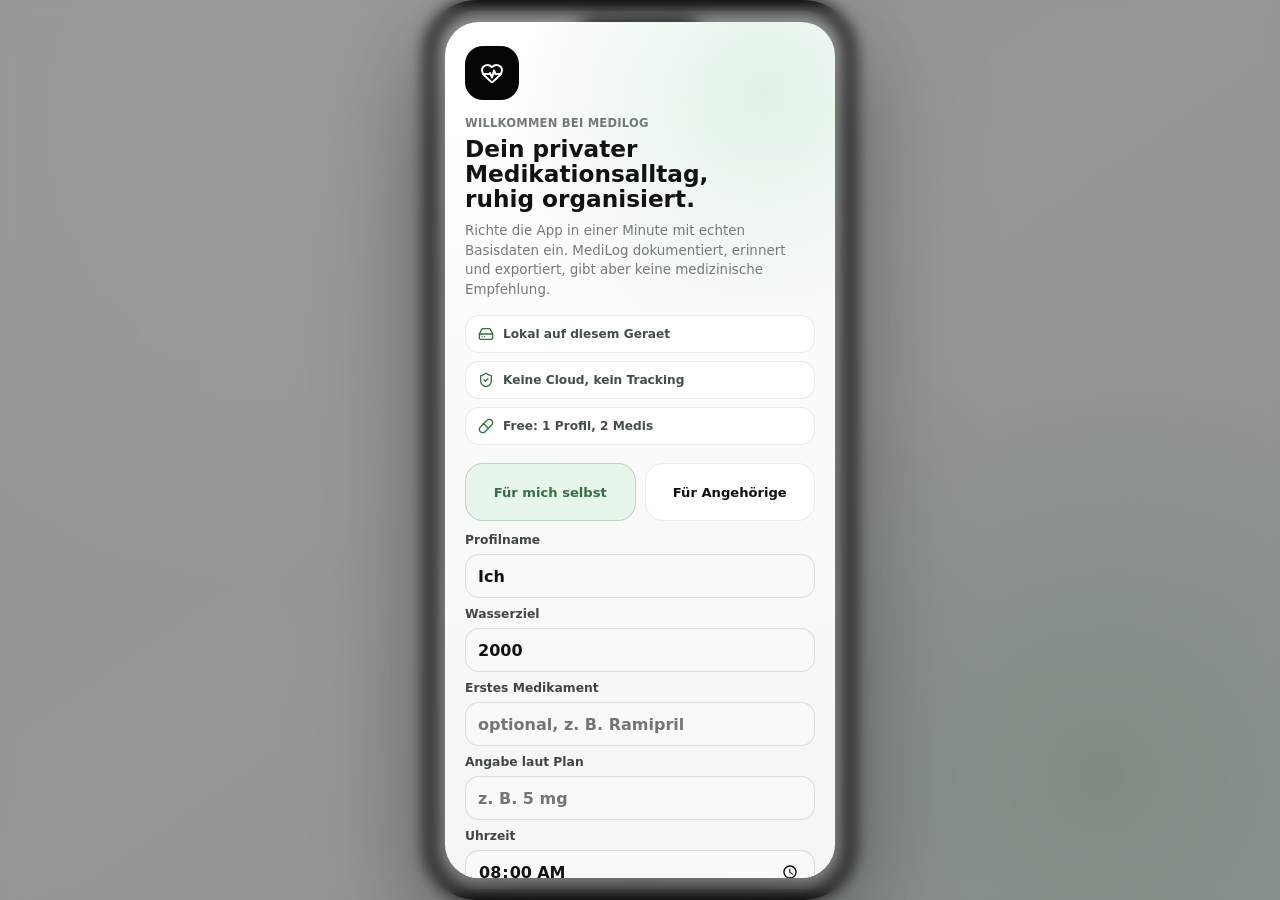
==== commit 8043ddde: "Improve onboarding and interactive app flows" ====
--- a/index.html
+++ b/index.html
@@ -4,7 +4,7 @@
     <meta charset="UTF-8" />
     <meta
       name="viewport"
-      content="width=device-width, initial-scale=1, minimum-scale=1, maximum-scale=1, user-scalable=no, viewport-fit=cover"
+      content="width=device-width, initial-scale=1, viewport-fit=cover"
     />
     <meta
       name="description"
@@ -89,6 +89,30 @@
             </div>
           </article>
 
+          <section class="panel guide-panel" aria-labelledby="guide-title">
+            <div class="section-heading">
+              <div>
+                <p class="kicker">Erste Schritte</p>
+                <h2 id="guide-title">In 2 Minuten startklar</h2>
+              </div>
+              <span class="status good">Guide</span>
+            </div>
+            <div class="guide-actions">
+              <button type="button" data-action="open-medicine-form">
+                <i data-lucide="pill"></i>
+                <span><strong>1. Medikament erfassen</strong><small>Name, Angabe laut Plan, Uhrzeit und Vorrat.</small></span>
+              </button>
+              <button type="button" data-action="open-reminder-settings">
+                <i data-lucide="bell-ring"></i>
+                <span><strong>2. Erinnerung pruefen</strong><small>Lokale Reminder aktivieren und Abstand setzen.</small></span>
+              </button>
+              <button type="button" data-action="open-report">
+                <i data-lucide="file-text"></i>
+                <span><strong>3. Bericht vorbereiten</strong><small>Export fuer Arzt oder Apotheke testen.</small></span>
+              </button>
+            </div>
+          </section>
+
           <section class="panel care-panel">
             <div class="section-heading">
               <div>
@@ -116,6 +140,7 @@
               <i data-lucide="calendar-plus"></i>
               <strong>Keine Einnahmen fuer diesen Filter</strong>
               <span>Neue Medikamente oder Zeiten kannst du ueber den Plus-Button erfassen.</span>
+              <button class="ghost-button" type="button" data-action="open-medicine-form">Medikament Erfassen</button>
             </div>
             <div class="completion-strip">
               <span id="completion-text">0 von 0 erledigt</span>
@@ -124,16 +149,16 @@
           </section>
 
           <section class="insight-grid">
-            <article class="metric-tile">
+            <button class="metric-tile" type="button" data-action="open-dose-form">
               <span>Naechste</span>
               <strong id="next-dose">--:--</strong>
               <p id="next-dose-name">Keine offene Einnahme</p>
-            </article>
-            <article class="metric-tile warning">
+            </button>
+            <button class="metric-tile warning" type="button" data-view="bibliothek">
               <span>Vorrat</span>
               <strong id="low-stock-count">0</strong>
               <p>niedrige Bestaende</p>
-            </article>
+            </button>
           </section>
 
           <section class="panel hydration-panel">
@@ -238,6 +263,7 @@
             <i data-lucide="pill"></i>
             <strong>Noch keine Medikamente</strong>
             <span>Erfasse zuerst dein eigenes Medikament und die Einnahmezeit.</span>
+            <button class="ghost-button" type="button" data-action="open-medicine-form">Medikament Erfassen</button>
           </div>
           <section class="panel stock-panel">
             <div class="section-heading">
@@ -369,9 +395,9 @@
               <span class="status good">lokal</span>
             </div>
             <div class="privacy-list">
-              <label><input type="checkbox" checked disabled /> Gesundheitsdaten bleiben lokal auf diesem Geraet.</label>
-              <label><input type="checkbox" checked disabled /> iOS speichert verschluesselt mit Keychain/AES-GCM, Web optional mit PIN-Vault.</label>
-              <label><input type="checkbox" checked disabled /> Export nur manuell durch dich.</label>
+              <div><i data-lucide="check"></i><span>Gesundheitsdaten bleiben lokal auf diesem Geraet.</span></div>
+              <div><i data-lucide="check"></i><span>iOS speichert verschluesselt mit Keychain/AES-GCM, Web optional mit PIN-Vault.</span></div>
+              <div><i data-lucide="check"></i><span>Export nur manuell durch dich.</span></div>
             </div>
           </section>
           <section class="panel">
@@ -525,7 +551,7 @@
     <dialog class="sheet" id="medicine-sheet" aria-labelledby="medicine-title">
       <form id="medicine-form">
         <div class="sheet-handle"></div>
-        <h2 id="medicine-title">Medikament erfassen</h2>
+            <h2 id="medicine-title">Medikament erfassen</h2>
         <div class="form-grid">
           <label>Name<input name="name" required placeholder="z. B. Ramipril" /></label>
           <label>Angabe laut Plan<input name="dose" required placeholder="z. B. 5 mg" /></label>
@@ -536,6 +562,19 @@
         <div class="form-actions">
           <button class="ghost-button" type="button" data-close="medicine-sheet">Abbrechen</button>
           <button class="solid-button" type="submit">Speichern</button>
+        </div>
+      </form>
+    </dialog>
+
+    <dialog class="sheet" id="medicine-detail-sheet" aria-labelledby="medicine-detail-title">
+      <form method="dialog">
+        <div class="sheet-handle"></div>
+        <h2 id="medicine-detail-title">Medikament</h2>
+        <div class="medicine-detail" id="medicine-detail-content"></div>
+        <div class="sheet-options compact">
+          <button value="done" type="submit"><i data-lucide="check-circle-2"></i>Einnahme Heute Markieren</button>
+          <button value="restock" type="submit"><i data-lucide="shopping-bag"></i>Vorrat +14</button>
+          <button value="note" type="submit"><i data-lucide="notebook-pen"></i>Notiz Speichern</button>
         </div>
       </form>
     </dialog>
--- a/styles.css
+++ b/styles.css
@@ -274,6 +274,8 @@
 .care-card,
 .profile-card,
 .stock-row,
+.guide-actions button,
+.detail-grid div,
 .setting-row {
   min-width: 0;
   max-width: 100%;
@@ -348,6 +350,48 @@
   background: linear-gradient(180deg, #ffbd54, #ef9631);
   color: white;
   font: 700 0.58rem var(--mono);
+}
+
+.guide-panel {
+  background:
+    linear-gradient(180deg, rgba(255, 255, 255, 0.92), rgba(239, 246, 241, 0.9)),
+    var(--surface-solid);
+}
+
+.guide-actions {
+  display: grid;
+  gap: 9px;
+}
+
+.guide-actions button {
+  min-height: 66px;
+  display: grid;
+  grid-template-columns: 36px minmax(0, 1fr);
+  align-items: center;
+  gap: 12px;
+  padding: 11px;
+  border: 1px solid rgba(52, 112, 68, 0.12);
+  border-radius: 18px;
+  background: rgba(255, 255, 255, 0.72);
+  color: var(--ink);
+  text-align: left;
+}
+
+.guide-actions svg {
+  width: 22px;
+  color: var(--accent-strong);
+}
+
+.guide-actions strong,
+.guide-actions small {
+  display: block;
+}
+
+.guide-actions small {
+  margin-top: 3px;
+  color: var(--muted);
+  font-size: 0.72rem;
+  line-height: 1.28;
 }
 
 .search-panel {
@@ -871,10 +915,14 @@
 }
 
 .metric-tile {
+  width: 100%;
   min-height: 112px;
   padding: 15px;
+  border: 0;
   border-radius: 21px;
   background: rgba(255, 255, 255, 0.88);
+  color: inherit;
+  text-align: left;
   box-shadow: 0 14px 26px rgba(36, 44, 38, 0.06);
 }
 
@@ -1414,11 +1462,13 @@
 }
 
 .day-pill {
+  width: 100%;
   min-height: 72px;
   display: grid;
   place-items: center;
   gap: 4px;
   padding: 10px 0;
+  border: 0;
   border-radius: 18px;
   background: rgba(255, 255, 255, 0.72);
   color: var(--muted);
@@ -1438,6 +1488,7 @@
 .rule-list div,
 .history-row,
 .privacy-list label,
+.privacy-list div,
 .stock-row,
 .profile-card {
   display: grid;
@@ -1451,6 +1502,11 @@
 
 .rule-list svg {
   width: 20px;
+  color: var(--accent);
+}
+
+.privacy-list svg {
+  width: 18px;
   color: var(--accent);
 }
 
@@ -1558,6 +1614,7 @@
 }
 
 .med-card {
+  width: 100%;
   min-height: 148px;
   display: grid;
   align-content: space-between;
@@ -1566,6 +1623,8 @@
   border: 1px solid rgba(255, 255, 255, 0.92);
   border-radius: 22px;
   background: rgba(255, 255, 255, 0.9);
+  color: inherit;
+  text-align: left;
   box-shadow:
     0 14px 28px rgba(36, 44, 38, 0.07),
     inset 0 1px 0 rgba(255, 255, 255, 0.9);
@@ -1621,12 +1680,15 @@
 }
 
 .stock-row {
+  width: 100%;
   grid-template-columns: 28px 1fr auto;
   align-items: center;
   min-height: 58px;
   padding: 10px;
   border-radius: 18px;
   background: #f4f7f2;
+  color: inherit;
+  text-align: left;
 }
 
 .stock-row.calm {
@@ -2272,6 +2334,74 @@
   min-width: 0;
   display: grid;
   gap: 9px;
+}
+
+.sheet-options.compact {
+  margin-top: 12px;
+}
+
+.medicine-detail {
+  display: grid;
+  gap: 12px;
+}
+
+.detail-hero {
+  display: grid;
+  grid-template-columns: 54px minmax(0, 1fr);
+  gap: 13px;
+  align-items: center;
+  padding: 12px;
+  border-radius: 18px;
+  background: #f4f7f2;
+}
+
+.detail-hero .med-visual {
+  transform: scale(0.82);
+  transform-origin: left center;
+}
+
+.detail-hero h3,
+.detail-hero span {
+  display: block;
+}
+
+.detail-hero h3 {
+  font-size: 1.05rem;
+}
+
+.detail-hero span {
+  margin-top: 4px;
+  color: var(--muted);
+  font-weight: 800;
+}
+
+.detail-grid {
+  display: grid;
+  grid-template-columns: repeat(2, minmax(0, 1fr));
+  gap: 8px;
+}
+
+.detail-grid div {
+  padding: 11px;
+  border-radius: 16px;
+  background: rgba(244, 247, 242, 0.9);
+}
+
+.detail-grid span,
+.detail-grid strong {
+  display: block;
+}
+
+.detail-grid span {
+  color: var(--muted);
+  font-size: 0.66rem;
+  font-weight: 900;
+  text-transform: uppercase;
+}
+
+.detail-grid strong {
+  margin-top: 5px;
+  font-size: 0.84rem;
 }
 
 .sheet-options button {
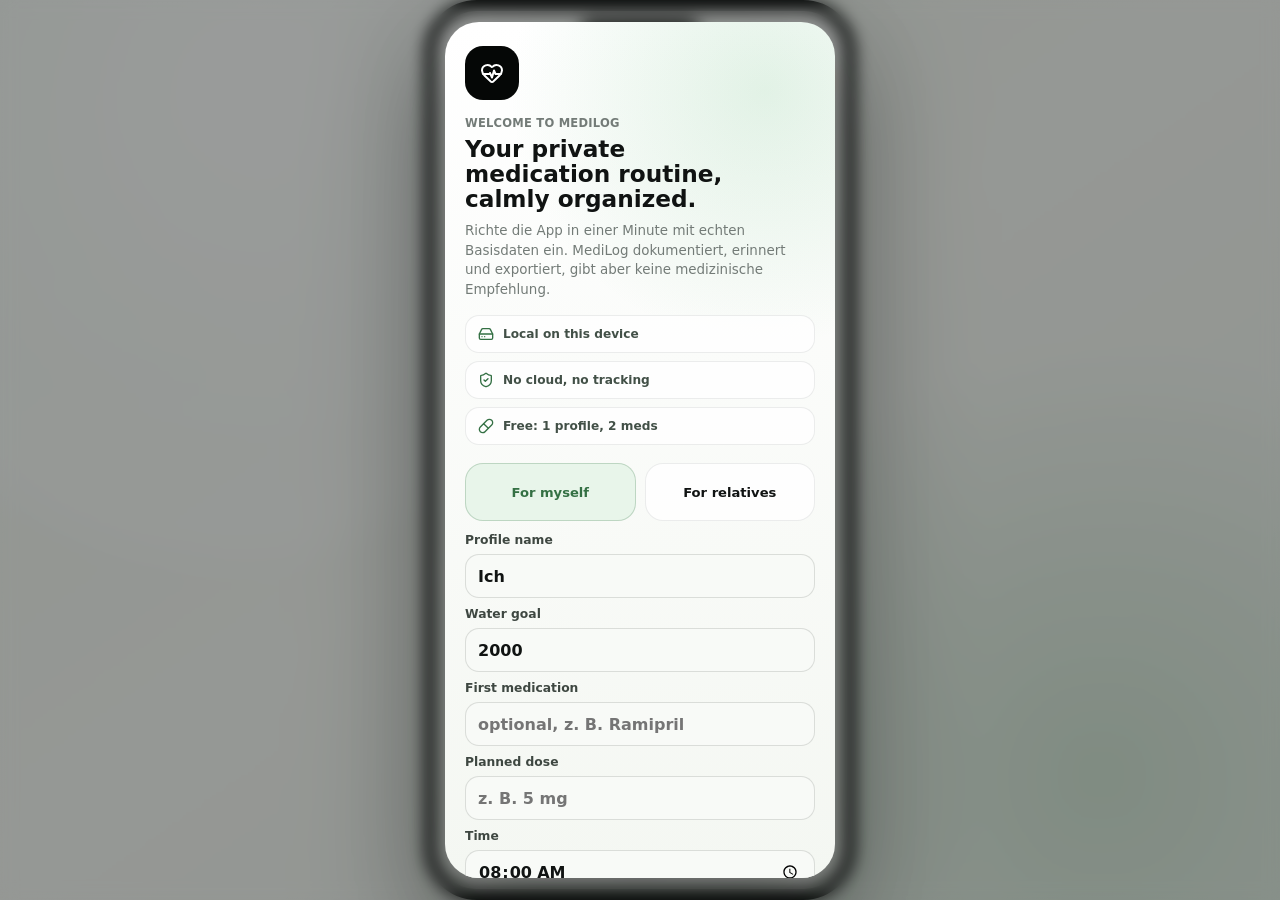
==== commit 5d63c580: "Add multilingual app and App Store localizations" ====
--- a/index.html
+++ b/index.html
@@ -359,6 +359,10 @@
                 <input id="setting-water-goal" type="number" min="500" max="4000" step="250" />
               </label>
               <label class="setting-row">
+                <span><strong>Sprache</strong><small>App-Sprache und regionale Formate</small></span>
+                <select id="setting-language"></select>
+              </label>
+              <label class="setting-row">
                 <span><strong>Reminder-Abstand</strong><small>Warnung nach geplanter Zeit</small></span>
                 <select id="setting-reminder-delay">
                   <option value="5">5 min</option>
--- a/styles.css
+++ b/styles.css
@@ -65,6 +65,26 @@
 
 body.senior {
   font-size: 112%;
+}
+
+html[dir="rtl"] .app-header,
+html[dir="rtl"] .section-heading,
+html[dir="rtl"] .dose-item,
+html[dir="rtl"] .care-card,
+html[dir="rtl"] .profile-card,
+html[dir="rtl"] .stock-row,
+html[dir="rtl"] .setting-row,
+html[dir="rtl"] .history-row,
+html[dir="rtl"] .premium-compare div,
+html[dir="rtl"] .privacy-rights div,
+html[dir="rtl"] .guide-actions button {
+  direction: rtl;
+  text-align: right;
+}
+
+html[dir="rtl"] .dose-chevron,
+html[dir="rtl"] [data-lucide="chevron-right"] {
+  transform: scaleX(-1);
 }
 
 body.senior .dose-item,
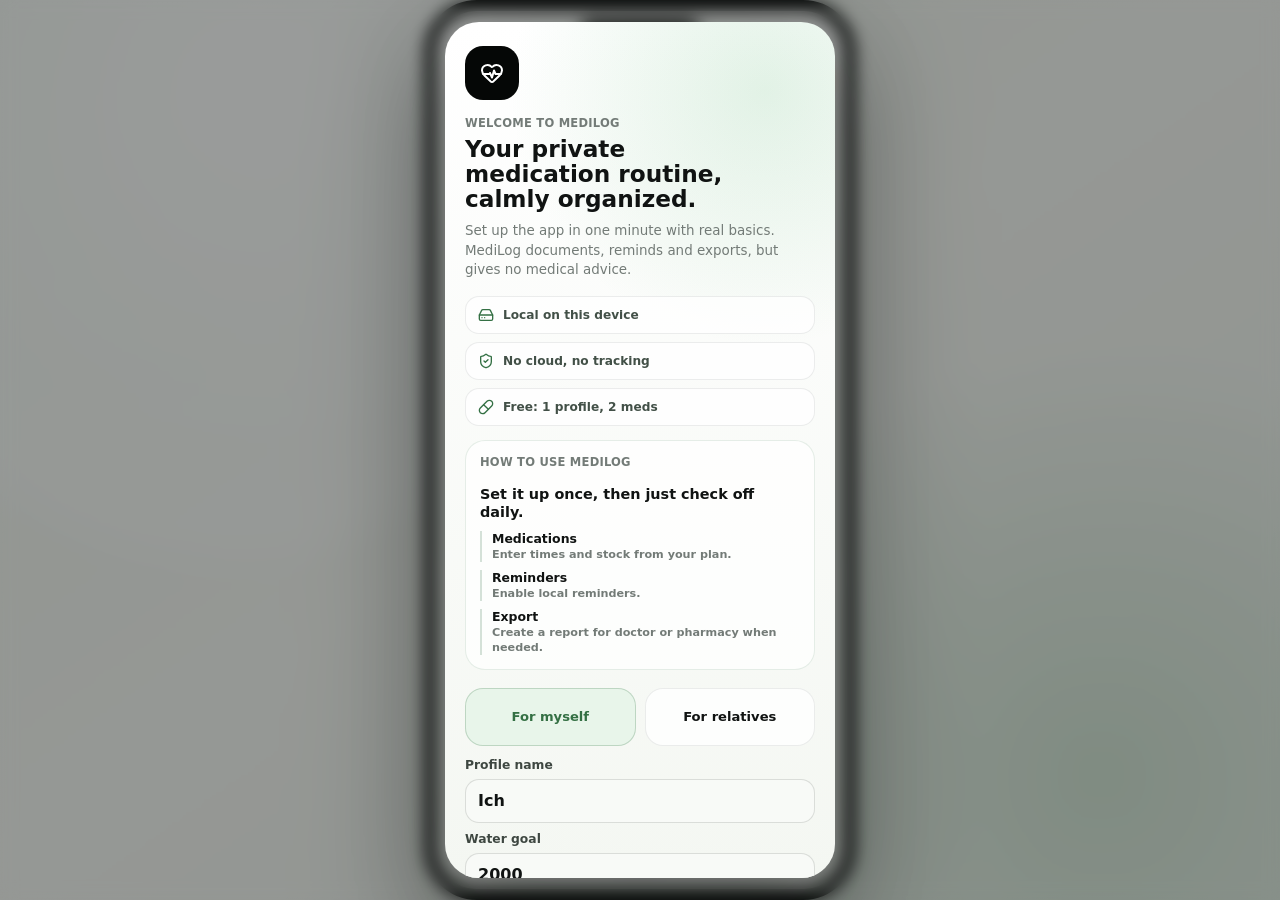
==== commit 7454e26c: "Improve premium routine and localization coverage" ====
--- a/index.html
+++ b/index.html
@@ -113,6 +113,17 @@
             </div>
           </section>
 
+          <section class="panel routine-panel" aria-labelledby="routine-title">
+            <div class="section-heading">
+              <div>
+                <p class="kicker">Tagescheck</p>
+                <h2 id="routine-title">Heute sinnvoll weitermachen</h2>
+              </div>
+              <span class="status good">Nächster sinnvoller Schritt</span>
+            </div>
+            <div class="routine-list" id="routine-focus-list"></div>
+          </section>
+
           <section class="panel care-panel">
             <div class="section-heading">
               <div>
@@ -308,6 +319,7 @@
               <p class="kicker">Zugang</p>
               <h2>Premium fuer echte Routine.</h2>
               <p>Free bleibt bewusst klein. Premium ist fuer Alltag, Pflege, Export und Vorrat ohne kuenstliche Reibung.</p>
+              <p class="premium-subcopy">Alles, was fuer regelmaessige Dokumentation zaehlt: unbegrenzt, privat, exportierbar.</p>
             </div>
             <div class="premium-proof" aria-label="Premium Vorteile">
               <span><strong>1 Profil</strong><small>Free</small></span>
@@ -490,6 +502,15 @@
           <span><i data-lucide="shield-check"></i>Keine Cloud, kein Tracking</span>
           <span><i data-lucide="pill"></i>Free: 1 Profil, 2 Medis</span>
         </div>
+        <div class="setup-path" aria-label="So nutzt du MediLog">
+          <p class="kicker">So nutzt du MediLog</p>
+          <strong>Einmal einrichten, dann taeglich nur abhaken.</strong>
+          <div>
+            <span><b>Medikamente</b><small>Zeiten und Vorrat nach deinem Plan erfassen.</small></span>
+            <span><b>Reminder</b><small>Lokale Erinnerungen aktivieren.</small></span>
+            <span><b>Export</b><small>Bei Bedarf Bericht fuer Arzt oder Apotheke erstellen.</small></span>
+          </div>
+        </div>
         <div class="choice-grid">
           <label><input type="radio" name="mode" value="self" checked /> <span>Für mich selbst</span></label>
           <label><input type="radio" name="mode" value="care" /> <span>Für Angehörige</span></label>
--- a/styles.css
+++ b/styles.css
@@ -77,7 +77,8 @@
 html[dir="rtl"] .history-row,
 html[dir="rtl"] .premium-compare div,
 html[dir="rtl"] .privacy-rights div,
-html[dir="rtl"] .guide-actions button {
+html[dir="rtl"] .guide-actions button,
+html[dir="rtl"] .routine-card {
   direction: rtl;
   text-align: right;
 }
@@ -295,6 +296,7 @@
 .profile-card,
 .stock-row,
 .guide-actions button,
+.routine-card,
 .detail-grid div,
 .setting-row {
   min-width: 0;
@@ -412,6 +414,80 @@
   color: var(--muted);
   font-size: 0.72rem;
   line-height: 1.28;
+}
+
+.routine-panel {
+  background:
+    radial-gradient(circle at 88% 10%, rgba(97, 185, 120, 0.14), transparent 28%),
+    rgba(255, 255, 255, 0.9);
+}
+
+.routine-list {
+  display: grid;
+  gap: 9px;
+}
+
+.routine-card {
+  width: 100%;
+  min-height: 72px;
+  display: grid;
+  grid-template-columns: 36px minmax(0, 1fr) auto;
+  align-items: center;
+  gap: 12px;
+  padding: 12px;
+  border: 1px solid rgba(35, 47, 40, 0.08);
+  border-radius: 20px;
+  background: rgba(255, 255, 255, 0.76);
+  color: var(--ink);
+  text-align: left;
+  box-shadow: inset 0 1px 0 rgba(255, 255, 255, 0.72);
+}
+
+.routine-card svg {
+  width: 22px;
+  color: var(--accent-strong);
+}
+
+.routine-card strong,
+.routine-card small {
+  display: block;
+  min-width: 0;
+}
+
+.routine-card strong {
+  font-size: 0.88rem;
+}
+
+.routine-card small {
+  margin-top: 3px;
+  color: var(--muted);
+  font-size: 0.72rem;
+  font-weight: 800;
+  line-height: 1.28;
+}
+
+.routine-card em {
+  padding: 7px 10px;
+  border-radius: 999px;
+  background: rgba(52, 112, 68, 0.08);
+  color: var(--accent-strong);
+  font-size: 0.66rem;
+  font-style: normal;
+  font-weight: 950;
+  white-space: nowrap;
+}
+
+.routine-card.warning {
+  border-color: rgba(241, 166, 64, 0.26);
+}
+
+.routine-card.warning svg,
+.routine-card.warning em {
+  color: #a46522;
+}
+
+.routine-card.locked {
+  opacity: 0.88;
 }
 
 .search-panel {
@@ -1106,6 +1182,13 @@
   line-height: 1.42;
   hyphens: auto;
   overflow-wrap: anywhere;
+}
+
+.premium-card .premium-subcopy {
+  margin-top: 8px;
+  color: rgba(184, 239, 192, 0.9);
+  font-size: 0.78rem;
+  font-weight: 850;
 }
 
 .premium-plans {
@@ -2294,6 +2377,49 @@
   color: var(--accent-strong);
 }
 
+.setup-path {
+  display: grid;
+  gap: 10px;
+  margin-top: 14px;
+  padding: 14px;
+  border: 1px solid rgba(52, 112, 68, 0.12);
+  border-radius: 20px;
+  background: rgba(255, 255, 255, 0.72);
+}
+
+.setup-path > strong {
+  font-size: 0.9rem;
+  line-height: 1.25;
+}
+
+.setup-path > div {
+  display: grid;
+  gap: 8px;
+}
+
+.setup-path span {
+  display: grid;
+  gap: 2px;
+  padding-left: 10px;
+  border-left: 2px solid rgba(52, 112, 68, 0.2);
+}
+
+.setup-path b,
+.setup-path small {
+  display: block;
+}
+
+.setup-path b {
+  font-size: 0.78rem;
+}
+
+.setup-path small {
+  color: var(--muted);
+  font-size: 0.7rem;
+  font-weight: 750;
+  line-height: 1.28;
+}
+
 .choice-grid {
   display: grid;
   grid-template-columns: 1fr 1fr;
@@ -2573,10 +2699,12 @@
   .tabbar,
   .report-controls,
   .report-document,
-    .report-events div,
-    .choice-grid label,
-    .onboarding-points span,
-    .sheet-options button,
+  .report-events div,
+  .choice-grid label,
+  .onboarding-points span,
+  .setup-path,
+  .routine-card,
+  .sheet-options button,
   .ghost-button {
     border-color: rgba(232, 245, 234, 0.08);
     background: rgba(18, 25, 21, 0.9);
@@ -2735,6 +2863,21 @@
     color: var(--ink);
   }
 
+  .routine-panel {
+    background:
+      radial-gradient(circle at 88% 10%, rgba(134, 215, 154, 0.12), transparent 28%),
+      rgba(18, 25, 21, 0.9);
+  }
+
+  .routine-card em {
+    background: rgba(134, 215, 154, 0.12);
+    color: var(--accent-strong);
+  }
+
+  .setup-path span {
+    border-left-color: rgba(134, 215, 154, 0.26);
+  }
+
   .sheet-handle {
     background: rgba(232, 245, 234, 0.24);
   }
@@ -2948,6 +3091,7 @@
   .setting-row,
   .refill-row,
   .plan-option,
+  .routine-card,
   .vault-actions {
     grid-template-columns: minmax(0, 1fr);
   }
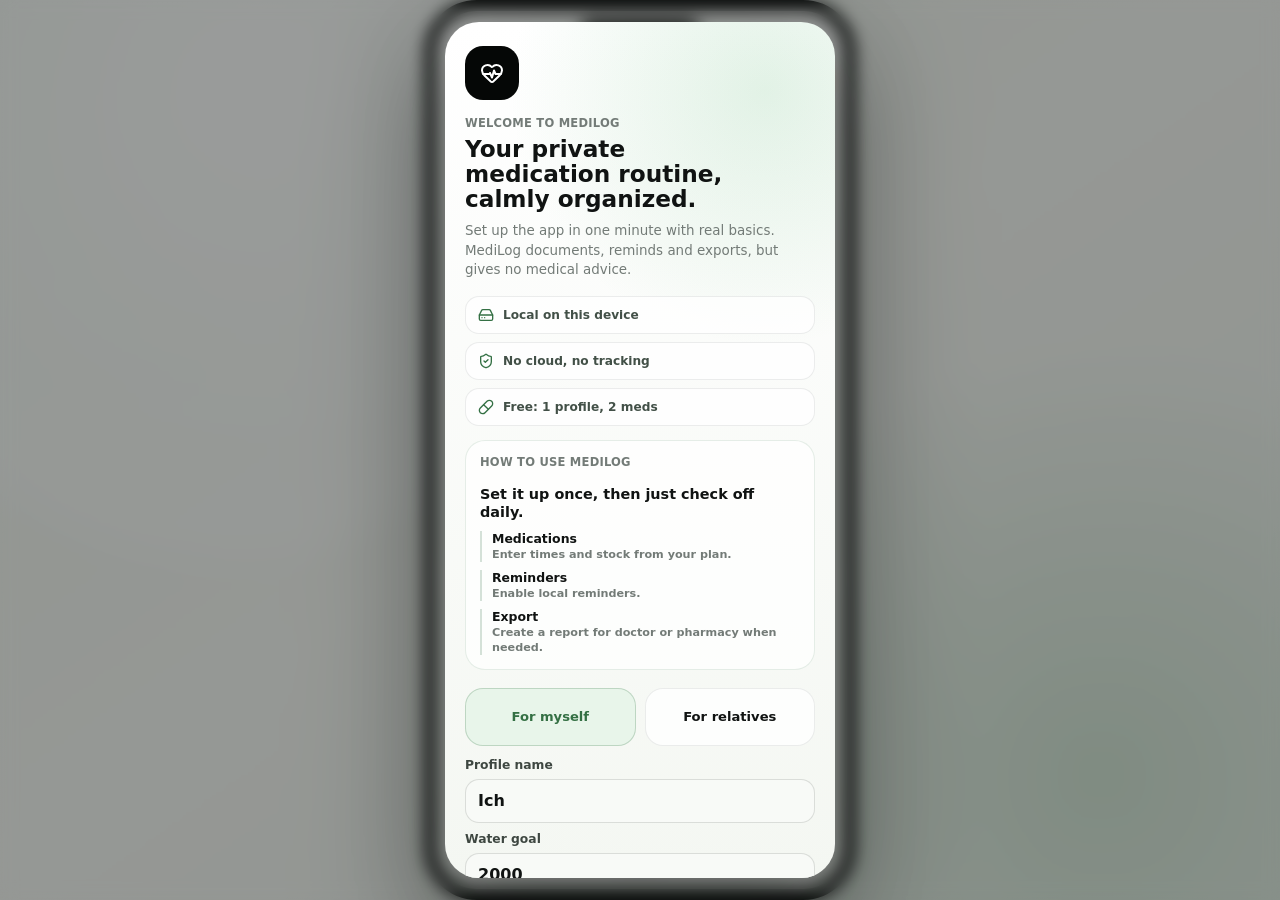
==== commit 2fc881a4: "Improve MediLog UX and localized screenshots" ====
--- a/index.html
+++ b/index.html
@@ -8,7 +8,7 @@
     />
     <meta
       name="description"
-      content="MediLog ist ein lokaler Medikamenten-Tracker fuer Einnahmen, Erinnerungen, Vorrat und sichere Dokumentation."
+      content="MediLog ist ein lokaler Medikamenten-Tracker für Einnahmen, Erinnerungen, Vorrat und sichere Dokumentation."
     />
     <meta name="theme-color" content="#eef2ed" media="(prefers-color-scheme: light)" />
     <meta name="theme-color" content="#0b100d" media="(prefers-color-scheme: dark)" />
@@ -65,7 +65,7 @@
             <div class="protocol-copy">
               <p class="kicker">Aktueller Plan</p>
               <h2 id="protocol-name">Herz & Blutdruck</h2>
-              <p>Privates Einnahmeprotokoll mit lokalen Erinnerungen. Keine Dosierungsberatung.</p>
+              <p>Privates Protokoll mit lokalen Erinnerungen. Keine Dosisberatung.</p>
               <div class="status-row">
                 <span class="status good">Aktiv</span>
                 <span class="status" id="adherence-pill">0% diese Woche</span>
@@ -97,18 +97,18 @@
               </div>
               <span class="status good">Guide</span>
             </div>
-            <div class="guide-actions">
+            <div class="guide-actions" id="guide-actions">
               <button type="button" data-action="open-medicine-form">
                 <i data-lucide="pill"></i>
                 <span><strong>1. Medikament erfassen</strong><small>Name, Angabe laut Plan, Uhrzeit und Vorrat.</small></span>
               </button>
               <button type="button" data-action="open-reminder-settings">
                 <i data-lucide="bell-ring"></i>
-                <span><strong>2. Erinnerung pruefen</strong><small>Lokale Reminder aktivieren und Abstand setzen.</small></span>
+                <span><strong>2. Erinnerung prüfen</strong><small>Lokale Reminder aktivieren und Abstand setzen.</small></span>
               </button>
               <button type="button" data-action="open-report">
                 <i data-lucide="file-text"></i>
-                <span><strong>3. Bericht vorbereiten</strong><small>Export fuer Arzt oder Apotheke testen.</small></span>
+                <span><strong>3. Bericht vorbereiten</strong><small>Export für Arzt oder Apotheke testen.</small></span>
               </button>
             </div>
           </section>
@@ -149,8 +149,8 @@
             <div class="dose-list" id="dose-list"></div>
             <div class="empty-state hidden" id="dose-empty">
               <i data-lucide="calendar-plus"></i>
-              <strong>Keine Einnahmen fuer diesen Filter</strong>
-              <span>Neue Medikamente oder Zeiten kannst du ueber den Plus-Button erfassen.</span>
+              <strong>Keine Einnahmen für diesen Filter</strong>
+              <span>Neue Medikamente oder Zeiten kannst du über den Plus-Button erfassen.</span>
               <button class="ghost-button" type="button" data-action="open-medicine-form">Medikament Erfassen</button>
             </div>
             <div class="completion-strip">
@@ -161,14 +161,14 @@
 
           <section class="insight-grid">
             <button class="metric-tile" type="button" data-action="open-dose-form">
-              <span>Naechste</span>
+              <span>Nächste</span>
               <strong id="next-dose">--:--</strong>
               <p id="next-dose-name">Keine offene Einnahme</p>
             </button>
             <button class="metric-tile warning" type="button" data-view="bibliothek">
               <span>Vorrat</span>
               <strong id="low-stock-count">0</strong>
-              <p>niedrige Bestaende</p>
+              <p>niedrige Bestände</p>
             </button>
           </section>
 
@@ -217,19 +217,19 @@
             <div>
               <p class="kicker">Therapieplan</p>
               <h2>Privat dokumentiert</h2>
-              <p>Alle Angaben beruhen auf deinem eigenen Plan. Die App veraendert keine Dosis und bewertet keine Therapie.</p>
+              <p>Alle Angaben beruhen auf deinem eigenen Plan. Die App verändert keine Dosis und bewertet keine Therapie.</p>
             </div>
             <div class="week-ring" id="week-ring"><span>3/12</span></div>
           </div>
           <div class="calendar-strip" id="calendar-strip"></div>
           <section class="panel">
             <div class="section-heading">
-              <h2>Regeln fuer Erinnerungen</h2>
-              <button class="link-action" type="button" data-view="schutz">Pruefen <i data-lucide="chevron-right"></i></button>
+              <h2>Regeln für Erinnerungen</h2>
+              <button class="link-action" type="button" data-view="schutz">Prüfen <i data-lucide="chevron-right"></i></button>
             </div>
             <div class="rule-list">
-              <div><i data-lucide="bell-ring"></i><span>Erinnerungen sind lokal und koennen jederzeit deaktiviert werden.</span></div>
-              <div><i data-lucide="file-lock-2"></i><span>Exportdaten enthalten Gesundheitsdaten und sollten geschuetzt geteilt werden.</span></div>
+              <div><i data-lucide="bell-ring"></i><span>Erinnerungen sind lokal und können jederzeit deaktiviert werden.</span></div>
+              <div><i data-lucide="file-lock-2"></i><span>Exportdaten enthalten Gesundheitsdaten und sollten geschützt geteilt werden.</span></div>
               <div><i data-lucide="stethoscope"></i><span>Medizinische Entscheidungen bleiben bei Arzt, Apotheke oder Notdienst.</span></div>
             </div>
           </section>
@@ -252,7 +252,7 @@
               <button class="text-action" type="button" data-action="open-scan-sheet">Scan <i data-lucide="scan-line"></i></button>
             </div>
             <p class="panel-copy">
-              Fuer den bundeseinheitlichen Medikationsplan ist ein Premium-Workflow angelegt. In iOS kann ein QR-Code per Kamera
+              Für den bundeseinheitlichen Medikationsplan ist ein Premium-Workflow angelegt. In iOS kann ein QR-Code per Kamera
               gelesen werden, in der Web-Vorschau per Text oder QR-Bild. Es erfolgt keine automatische Dosierungsbewertung.
             </p>
           </section>
@@ -290,7 +290,7 @@
 
         <section class="view" id="verlauf-view" data-title="Verlauf">
           <section class="history-hero">
-            <p class="kicker">7-Tage-Uebersicht</p>
+            <p class="kicker">7-Tage-Übersicht</p>
             <h2 id="history-score">0%</h2>
             <span>Dokumentierte Einnahmetreue</span>
             <div class="bars" id="history-bars"></div>
@@ -310,44 +310,51 @@
             <h2>Einstellungen, Premium und Schutz.</h2>
             <p>
               MediLog ist als lokaler Tracker konzipiert. Keine Diagnose, keine Therapieempfehlung,
-              keine automatische Wechselwirkungspruefung.
+              keine automatische Wechselwirkungsprüfung.
             </p>
           </article>
 
           <section class="premium-card">
             <div>
               <p class="kicker">Zugang</p>
-              <h2>Premium fuer echte Routine.</h2>
-              <p>Free bleibt bewusst klein. Premium ist fuer Alltag, Pflege, Export und Vorrat ohne kuenstliche Reibung.</p>
-              <p class="premium-subcopy">Alles, was fuer regelmaessige Dokumentation zaehlt: unbegrenzt, privat, exportierbar.</p>
+              <h2>Premium für echte Routine.</h2>
+              <p>Free bleibt bewusst klein. Premium schaltet den vollen lokalen Medikamenten-Alltag frei: Pflege, Export, Vorrat und sichere Reminder.</p>
+              <p class="premium-subcopy">Keine Cloud. Keine Werbung. Kein medizinischer Rat. Nur ein ruhiges System für deine Routine.</p>
             </div>
             <div class="premium-proof" aria-label="Premium Vorteile">
               <span><strong>1 Profil</strong><small>Free</small></span>
-              <span><strong>Unbegrenzt</strong><small>Premium</small></span>
+              <span><strong>Limitlos</strong><small>Premium</small></span>
               <span><strong>Lokal</strong><small>Keine Cloud</small></span>
             </div>
             <div class="premium-plans" id="premium-plans" role="radiogroup" aria-label="Premium Tarif"></div>
+            <div class="premium-message" id="premium-message" role="status" aria-live="polite"></div>
+            <button class="primary-pill" type="button" id="premium-button">
+              <span id="premium-button-label">Premium freischalten</span>
+              <i data-lucide="sparkles"></i>
+            </button>
+            <div class="premium-value-row" id="premium-value-row" aria-live="polite"></div>
+            <button class="ghost-on-dark" type="button" id="premium-restore">Kauf wiederherstellen</button>
+            <div class="premium-trust-row" aria-label="Premium Schutzversprechen">
+              <span><i data-lucide="shield-check"></i>Lokal gespeichert</span>
+              <span><i data-lucide="badge-check"></i>Apple Kaufdialog</span>
+              <span><i data-lucide="rotate-ccw"></i>Jederzeit kündbar</span>
+            </div>
             <div class="premium-compare" aria-label="Free und Premium Vergleich">
               <div><span>Free</span><strong>1 Profil, 2 Medikamente, Wasser, Tagescheck</strong></div>
               <div><span>Premium</span><strong>Familie, Vorrat, Export, Scan, Vault, Reminder-Regeln</strong></div>
             </div>
             <ul>
-              <li><i data-lucide="bell-ring"></i>Zuverlaessige lokale Erinnerungen</li>
+              <li><i data-lucide="bell-ring"></i>Zuverlässige lokale Erinnerungen</li>
               <li><i data-lucide="users-round"></i>Familien-/Pflege-Modus</li>
               <li><i data-lucide="file-text"></i>Arzt-/Apothekenbericht</li>
               <li><i data-lucide="lock-keyhole"></i>Vault, QR, Vorrat und Nachkauf</li>
             </ul>
-            <button class="primary-pill" type="button" id="premium-button">
-              <span id="premium-button-label">Premium freischalten</span>
-              <i data-lucide="sparkles"></i>
-            </button>
-            <button class="ghost-on-dark" type="button" id="premium-restore">Kauf wiederherstellen</button>
-            <div class="premium-legal" aria-label="Abo Bedingungen">
+            <div class="premium-legal" aria-label="Abo-Bedingungen">
               <p>
-                Auto-verlaengerbares Abo. Preis und Laufzeit werden vor dem Kauf von Apple angezeigt.
-                Kuendigung jederzeit in den App Store Account-Einstellungen.
+                Auto-verlängerbares Abo. Preis und Laufzeit werden vor dem Kauf von Apple angezeigt.
+                Kündigung jederzeit in den App Store Account-Einstellungen.
               </p>
-              <p id="premium-legal-selected">Ausgewaehlter Tarif: MediLog Premium.</p>
+              <p id="premium-legal-selected">Ausgewählter Tarif: MediLog Premium.</p>
               <div class="premium-links">
                 <a href="https://meloxkgz-ship-it.github.io/medilog-care/privacy.html">Datenschutz</a>
                 <a href="https://www.apple.com/legal/internet-services/itunes/dev/stdeula/">Nutzungsbedingungen (EULA)</a>
@@ -374,6 +381,10 @@
                 <span><strong>Sprache</strong><small>App-Sprache und regionale Formate</small></span>
                 <select id="setting-language"></select>
               </label>
+              <div class="language-card">
+                <span><strong>Sprachwahl</strong><small>42 Sprachen direkt in der App</small></span>
+                <div class="language-grid" id="language-grid" aria-label="Schnelle Sprachwahl"></div>
+              </div>
               <label class="setting-row">
                 <span><strong>Reminder-Abstand</strong><small>Warnung nach geplanter Zeit</small></span>
                 <select id="setting-reminder-delay">
@@ -384,11 +395,11 @@
                 </select>
               </label>
               <label class="setting-row">
-                <span><strong>Zuverlaessige Erinnerungen</strong><small>iOS nutzt lokale Notifications, Web nutzt Browser-Erlaubnis</small></span>
+                <span><strong>Zuverlässige Erinnerungen</strong><small>iOS nutzt lokale Notifications, Web nutzt Browser-Erlaubnis</small></span>
                 <input id="setting-reminders-enabled" type="checkbox" />
               </label>
               <label class="setting-row">
-                <span><strong>Einfach-Modus</strong><small>Groessere Schrift und Touch-Ziele</small></span>
+                <span><strong>Einfach-Modus</strong><small>Größere Schrift und Touch-Ziele</small></span>
                 <input id="setting-senior-mode" type="checkbox" />
               </label>
             </div>
@@ -411,8 +422,8 @@
               <span class="status good">lokal</span>
             </div>
             <div class="privacy-list">
-              <div><i data-lucide="check"></i><span>Gesundheitsdaten bleiben lokal auf diesem Geraet.</span></div>
-              <div><i data-lucide="check"></i><span>iOS speichert verschluesselt mit Keychain/AES-GCM, Web optional mit PIN-Vault.</span></div>
+              <div><i data-lucide="check"></i><span>Gesundheitsdaten bleiben lokal auf diesem Gerät.</span></div>
+              <div><i data-lucide="check"></i><span>iOS speichert verschlüsselt mit Keychain/AES-GCM, Web optional mit PIN-Vault.</span></div>
               <div><i data-lucide="check"></i><span>Export nur manuell durch dich.</span></div>
             </div>
           </section>
@@ -426,14 +437,14 @@
             </div>
             <div class="privacy-rights">
               <div><i data-lucide="database"></i><span><strong>Datenkategorien</strong><small>Profile, Medikamente, Einnahmen, Wasser, Notizen, Einstellungen.</small></span></div>
-              <div><i data-lucide="target"></i><span><strong>Zweckbindung</strong><small>Nur Tracking, Erinnerung, Pflegeuebersicht und Export. Keine Werbung, kein Verkauf.</small></span></div>
-              <div><i data-lucide="hard-drive"></i><span><strong>Speicherort</strong><small id="privacy-storage-status">Lokal im Browser dieses Geraets. Keine Cloud-Synchronisierung in dieser Version.</small></span></div>
+              <div><i data-lucide="target"></i><span><strong>Zweckbindung</strong><small>Nur Tracking, Erinnerung, Pflegeübersicht und Export. Keine Werbung, kein Verkauf.</small></span></div>
+              <div><i data-lucide="hard-drive"></i><span><strong>Speicherort</strong><small id="privacy-storage-status">Lokal im Browser dieses Geräts. Keine Cloud-Synchronisierung in dieser Version.</small></span></div>
             </div>
             <div class="privacy-actions">
               <button class="ghost-button" type="button" id="privacy-export">DSGVO-Export</button>
-              <button class="ghost-button" type="button" id="privacy-consent">Einwilligung bestaetigen</button>
-            </div>
-            <p class="form-help">Gesundheitsdaten sind besonders schuetzenswert. Fuer eine echte Veroeffentlichung braucht das zusaetzlich juristische Pruefung, Datenschutzerklaerung und ggf. Datenschutz-Folgenabschaetzung.</p>
+              <button class="ghost-button" type="button" id="privacy-consent">Einwilligung bestätigen</button>
+            </div>
+            <p class="form-help">Gesundheitsdaten sind besonders schützenswert. Für eine echte Veröffentlichung braucht das zusätzlich juristische Prüfung, Datenschutzerklärung und ggf. Datenschutz-Folgenabschätzung.</p>
           </section>
           <section class="panel">
             <div class="section-heading">
@@ -446,7 +457,7 @@
             <div class="vault-actions">
               <input id="vault-pin" type="password" inputmode="numeric" autocomplete="new-password" placeholder="PIN festlegen oder entsperren" />
               <button class="solid-button" type="button" id="vault-button">Schutz aktivieren</button>
-              <button class="ghost-button" type="button" id="vault-biometric-button">Face ID pruefen</button>
+              <button class="ghost-button" type="button" id="vault-biometric-button">Face ID prüfen</button>
             </div>
             <p class="form-help">iOS nutzt lokalen Keychain-Schutz. Im Web kann ein PIN-Vault nicht wiederhergestellt werden. Keine Cloud, kein Passwort-Reset.</p>
           </section>
@@ -456,23 +467,23 @@
               <strong>112</strong>
             </div>
             <div>
-              <span>Aerztlicher Bereitschaftsdienst</span>
+              <span>Ärztlicher Bereitschaftsdienst</span>
               <strong>116117</strong>
             </div>
           </section>
           <section class="panel install-panel">
             <div class="section-heading">
               <div>
-                <p class="kicker">App-Gefuehl</p>
+                <p class="kicker">App-Gefühl</p>
                 <h2>Installierbar</h2>
               </div>
               <span class="status good">PWA</span>
             </div>
-            <p class="panel-copy">MediLog kann ueber den Browser zum Home-Bildschirm hinzugefuegt werden und laedt nach dem ersten Besuch auch offline.</p>
+            <p class="panel-copy">MediLog kann über den Browser zum Home-Bildschirm hinzugefügt werden und lädt nach dem ersten Besuch auch offline.</p>
           </section>
           <button class="danger-button" type="button" id="reset-button">
             <i data-lucide="trash-2"></i>
-            Lokale Demo-Daten zuruecksetzen
+            Lokale Beispieldaten zurücksetzen
           </button>
         </section>
       </section>
@@ -498,17 +509,17 @@
           medizinische Empfehlung.
         </p>
         <div class="onboarding-points" aria-label="Wichtige Hinweise">
-          <span><i data-lucide="hard-drive"></i>Lokal auf diesem Geraet</span>
+          <span><i data-lucide="hard-drive"></i>Lokal auf diesem Gerät</span>
           <span><i data-lucide="shield-check"></i>Keine Cloud, kein Tracking</span>
           <span><i data-lucide="pill"></i>Free: 1 Profil, 2 Medis</span>
         </div>
         <div class="setup-path" aria-label="So nutzt du MediLog">
           <p class="kicker">So nutzt du MediLog</p>
-          <strong>Einmal einrichten, dann taeglich nur abhaken.</strong>
+          <strong>Einmal einrichten, dann täglich nur abhaken.</strong>
           <div>
             <span><b>Medikamente</b><small>Zeiten und Vorrat nach deinem Plan erfassen.</small></span>
             <span><b>Reminder</b><small>Lokale Erinnerungen aktivieren.</small></span>
-            <span><b>Export</b><small>Bei Bedarf Bericht fuer Arzt oder Apotheke erstellen.</small></span>
+            <span><b>Export</b><small>Bei Bedarf Bericht für Arzt oder Apotheke erstellen.</small></span>
           </div>
         </div>
         <div class="choice-grid">
@@ -525,10 +536,10 @@
         </div>
         <label class="consent-row">
           <input name="privacyConsent" type="checkbox" required />
-          <span>Ich verstehe, dass ich besondere Gesundheitsdaten lokal auf diesem Geraet speichere und MediLog keine medizinische Beratung ersetzt.</span>
+          <span>Ich verstehe, dass ich besondere Gesundheitsdaten lokal auf diesem Gerät speichere und MediLog keine medizinische Beratung ersetzt.</span>
         </label>
         <div class="form-actions">
-          <button class="ghost-button" type="button" id="skip-onboarding">Demo mit Beispielen</button>
+          <button class="ghost-button" type="button" id="skip-onboarding">Mit Beispielplan starten</button>
           <button class="solid-button" type="submit">App einrichten</button>
         </div>
       </form>
@@ -583,7 +594,7 @@
           <label>Uhrzeit<input name="time" required type="time" /></label>
           <label>Vorrat<input name="stock" required type="number" min="0" value="14" /></label>
         </div>
-        <p class="form-help">Bitte nur Angaben uebernehmen, die aerztlich oder pharmazeutisch fuer dich vorgesehen sind.</p>
+        <p class="form-help">Bitte nur Angaben übernehmen, die ärztlich oder pharmazeutisch für dich vorgesehen sind.</p>
         <div class="form-actions">
           <button class="ghost-button" type="button" data-close="medicine-sheet">Abbrechen</button>
           <button class="solid-button" type="submit">Speichern</button>
@@ -597,9 +608,9 @@
         <h2 id="medicine-detail-title">Medikament</h2>
         <div class="medicine-detail" id="medicine-detail-content"></div>
         <div class="sheet-options compact">
-          <button value="done" type="submit"><i data-lucide="check-circle-2"></i>Einnahme Heute Markieren</button>
+          <button value="done" type="submit"><i data-lucide="check-circle-2"></i>Einnahme heute markieren</button>
           <button value="restock" type="submit"><i data-lucide="shopping-bag"></i>Vorrat +14</button>
-          <button value="note" type="submit"><i data-lucide="notebook-pen"></i>Notiz Speichern</button>
+          <button value="note" type="submit"><i data-lucide="notebook-pen"></i>Notiz speichern</button>
         </div>
       </form>
     </dialog>
@@ -628,7 +639,7 @@
           <i data-lucide="scan-line"></i>
           Kamera-Scan starten
         </button>
-        <label class="full-label">QR-/Planinhalt<textarea name="plan" required placeholder="Text aus QR-Code oder Medikationsplan einfuegen"></textarea></label>
+        <label class="full-label">QR-/Planinhalt<textarea name="plan" required placeholder="Text aus QR-Code oder Medikationsplan einfügen"></textarea></label>
         <label class="full-label">QR-Bild optional<input id="qr-file" type="file" accept="image/*" /></label>
         <p class="form-help">Der Import wird als private Notiz gespeichert. Die App erzeugt daraus keine Dosierungsempfehlung.</p>
         <div class="form-actions">
@@ -642,7 +653,7 @@
       <form id="note-form">
         <div class="sheet-handle"></div>
         <h2 id="note-title">Notiz speichern</h2>
-        <label class="full-label">Notiz<textarea name="note" required placeholder="z. B. Einnahme nach Ruecksprache verschoben"></textarea></label>
+        <label class="full-label">Notiz<textarea name="note" required placeholder="z. B. Einnahme nach Rücksprache verschoben"></textarea></label>
         <p class="form-help">Notizen sind privat und werden nur lokal gespeichert.</p>
         <div class="form-actions">
           <button class="ghost-button" type="button" data-close="note-sheet">Abbrechen</button>
--- a/styles.css
+++ b/styles.css
@@ -30,6 +30,7 @@
 body {
   width: 100%;
   max-width: 100%;
+  height: auto;
   overflow-x: hidden;
   overscroll-behavior-x: none;
   -webkit-text-size-adjust: 100%;
@@ -74,6 +75,8 @@
 html[dir="rtl"] .profile-card,
 html[dir="rtl"] .stock-row,
 html[dir="rtl"] .setting-row,
+html[dir="rtl"] .language-card,
+html[dir="rtl"] .language-chip,
 html[dir="rtl"] .history-row,
 html[dir="rtl"] .premium-compare div,
 html[dir="rtl"] .privacy-rights div,
@@ -177,9 +180,10 @@
 
 html.native-ios body {
   width: 100vw;
-  min-height: 100dvh;
+  min-height: 100svh;
   display: block;
-  overflow: hidden;
+  overflow-x: hidden;
+  overflow-y: visible;
   background: var(--bg);
 }
 
@@ -197,8 +201,11 @@
   --danger: #ff9c91;
   --shadow: 0 22px 58px rgba(0, 0, 0, 0.34);
   min-height: 100%;
+  overflow-x: hidden;
+  overflow-y: auto;
   background: var(--bg);
   color-scheme: dark;
+  overscroll-behavior-y: none;
 }
 
 html.native-ios .ambient,
@@ -209,10 +216,10 @@
 html.native-ios .device {
   width: 100vw;
   min-height: 100vh;
-  min-height: 100dvh;
-  height: 100vh;
-  height: 100dvh;
+  min-height: 100svh;
+  height: auto;
   max-width: none;
+  overflow: visible;
   border: 0;
   border-radius: 0;
   background:
@@ -227,11 +234,16 @@
   --tabbar-offset: 0px;
   --tabbar-height: calc(96px + env(safe-area-inset-bottom));
   --tabbar-clearance: calc(var(--tabbar-height) + 28px);
+  min-height: 100svh;
+  overflow: visible;
   padding-right: max(16px, calc(env(safe-area-inset-right) + 16px));
   background: var(--bg);
+  -webkit-overflow-scrolling: auto;
 }
 
 html.native-ios .tabbar {
+  position: fixed;
+  z-index: 5;
   right: 0;
   bottom: 0;
   left: 0;
@@ -241,6 +253,88 @@
   border-bottom: 0;
   border-left: 0;
   border-radius: 0;
+}
+
+html.native-ios .icon-button,
+html.native-ios .chip,
+html.native-ios .chip.active,
+html.native-ios .search-panel,
+html.native-ios .panel,
+html.native-ios .metric-tile,
+html.native-ios .med-card,
+html.native-ios .day-pill,
+html.native-ios .profile-card,
+html.native-ios .stock-row,
+html.native-ios .setting-row,
+html.native-ios .refill-row,
+html.native-ios .language-card,
+html.native-ios .language-chip,
+html.native-ios .privacy-rights div,
+html.native-ios .reminder-grid div,
+html.native-ios .report-controls,
+html.native-ios .report-document,
+html.native-ios .report-events div,
+html.native-ios .guide-actions button,
+html.native-ios .choice-grid label,
+html.native-ios .onboarding-points span,
+html.native-ios .setup-path,
+html.native-ios .routine-card,
+html.native-ios .sheet-options button,
+html.native-ios .ghost-button {
+  border-color: rgba(232, 245, 234, 0.08);
+  background: rgba(18, 25, 21, 0.9);
+  color: var(--ink);
+  box-shadow:
+    0 16px 34px rgba(0, 0, 0, 0.22),
+    inset 0 1px 0 rgba(255, 255, 255, 0.04);
+}
+
+html.native-ios .guide-actions button {
+  border-color: rgba(134, 215, 154, 0.16);
+  background: linear-gradient(180deg, rgba(22, 33, 27, 0.96), rgba(13, 20, 16, 0.94));
+}
+
+html.native-ios .guide-actions small,
+html.native-ios .routine-card small,
+html.native-ios .stock-row small,
+html.native-ios .profile-card small,
+html.native-ios .care-card small,
+html.native-ios .setting-row small {
+  color: #a8b5ad;
+}
+
+html.native-ios .protocol-card {
+  border-color: rgba(232, 245, 234, 0.08);
+  background:
+    radial-gradient(circle at 78% 18%, rgba(146, 207, 166, 0.16), transparent 30%),
+    linear-gradient(138deg, rgba(23, 31, 27, 0.98), rgba(14, 20, 17, 0.96) 58%, rgba(18, 27, 22, 0.98));
+  box-shadow: 0 22px 46px rgba(0, 0, 0, 0.28);
+}
+
+html.native-ios .guide-panel,
+html.native-ios .routine-panel {
+  background:
+    radial-gradient(circle at 88% 10%, rgba(134, 215, 154, 0.11), transparent 30%),
+    rgba(18, 25, 21, 0.9);
+}
+
+html.native-ios .tabbar {
+  background: rgba(14, 20, 17, 0.92);
+  backdrop-filter: blur(22px);
+}
+
+html.native-ios .tab {
+  color: #8f9c94;
+}
+
+html.native-ios .tab.active,
+html.native-ios .dose-main strong,
+html.native-ios .med-card h3,
+html.native-ios .care-card strong,
+html.native-ios .profile-card strong,
+html.native-ios .stock-row strong,
+html.native-ios .empty-state strong {
+  color: var(--ink);
 }
 
 .screen {
@@ -1151,8 +1245,9 @@
   position: relative;
   border-radius: 30px;
   background:
-    radial-gradient(circle at 88% 12%, rgba(182, 243, 187, 0.22), transparent 30%),
-    linear-gradient(145deg, #111714, #050706 74%);
+    radial-gradient(circle at 88% 10%, rgba(157, 238, 172, 0.18), transparent 32%),
+    radial-gradient(circle at 8% 90%, rgba(89, 188, 159, 0.12), transparent 34%),
+    linear-gradient(145deg, #07110c 0%, #020403 76%);
   color: white;
   box-shadow: var(--shadow);
 }
@@ -1198,6 +1293,43 @@
   max-width: 100%;
 }
 
+.premium-value-row {
+  display: grid;
+  grid-template-columns: repeat(2, minmax(0, 1fr));
+  gap: 9px;
+  position: relative;
+  z-index: 1;
+}
+
+.premium-value-row span {
+  min-width: 0;
+  padding: 12px;
+  border: 1px solid rgba(184, 239, 192, 0.2);
+  border-radius: 18px;
+  background: rgba(184, 239, 192, 0.1);
+}
+
+.premium-value-row strong,
+.premium-value-row small {
+  display: block;
+  min-width: 0;
+  overflow-wrap: anywhere;
+}
+
+.premium-value-row strong {
+  color: #f7fff7;
+  font-size: 0.86rem;
+  font-weight: 950;
+}
+
+.premium-value-row small {
+  margin-top: 3px;
+  color: rgba(255, 255, 255, 0.62);
+  font-size: 0.66rem;
+  font-weight: 850;
+  line-height: 1.25;
+}
+
 .premium-proof,
 .premium-compare {
   display: grid;
@@ -1207,7 +1339,7 @@
 }
 
 .premium-proof {
-  grid-template-columns: minmax(0, 1fr);
+  grid-template-columns: repeat(3, minmax(0, 1fr));
 }
 
 .premium-proof span,
@@ -1221,10 +1353,10 @@
 .premium-proof span {
   display: grid;
   gap: 2px;
-  min-height: 60px;
+  min-height: 58px;
   align-content: center;
-  padding: 10px;
-  border-radius: 18px;
+  padding: 9px;
+  border-radius: 17px;
 }
 
 .premium-proof strong,
@@ -1237,7 +1369,7 @@
 
 .premium-proof strong {
   color: #f8fff8;
-  font-size: 0.78rem;
+  font-size: 0.74rem;
   font-weight: 950;
   overflow-wrap: anywhere;
 }
@@ -1285,6 +1417,13 @@
   box-shadow: inset 0 1px 0 rgba(255, 255, 255, 0.06);
 }
 
+.plan-option.featured {
+  border-color: rgba(184, 239, 192, 0.32);
+  background:
+    linear-gradient(135deg, rgba(184, 239, 192, 0.16), rgba(255, 255, 255, 0.06)),
+    rgba(255, 255, 255, 0.06);
+}
+
 .plan-check {
   width: 24px;
   height: 24px;
@@ -1319,7 +1458,28 @@
 }
 
 .plan-option strong {
+  display: flex;
+  flex-wrap: wrap;
+  gap: 7px;
+  align-items: center;
   font-size: 0.95rem;
+  line-height: 1.18;
+  overflow-wrap: anywhere;
+}
+
+.plan-badge {
+  display: inline-flex;
+  min-height: 22px;
+  align-items: center;
+  padding: 0 8px;
+  border: 1px solid rgba(184, 239, 192, 0.22);
+  border-radius: 999px;
+  background: rgba(184, 239, 192, 0.13);
+  color: #caffcf;
+  font-size: 0.62rem;
+  font-style: normal;
+  font-weight: 950;
+  line-height: 1;
 }
 
 .plan-option small,
@@ -1393,6 +1553,7 @@
 .premium-card .primary-pill {
   width: 100%;
   max-width: 100%;
+  min-height: 54px;
   justify-content: space-between;
   background: white;
   color: var(--charcoal);
@@ -1400,6 +1561,8 @@
 
 .premium-card .primary-pill span {
   min-width: 0;
+  overflow-wrap: anywhere;
+  line-height: 1.15;
 }
 
 .premium-card .primary-pill svg {
@@ -1408,7 +1571,8 @@
 }
 
 .ghost-on-dark {
-  width: max-content;
+  width: fit-content;
+  max-width: 100%;
   min-height: 40px;
   padding: 0 14px;
   border: 1px solid rgba(255, 255, 255, 0.14);
@@ -1417,6 +1581,62 @@
   color: rgba(255, 255, 255, 0.86);
   font-size: 0.78rem;
   font-weight: 900;
+}
+
+.premium-message {
+  display: none;
+  min-height: 0;
+  padding: 11px 12px;
+  border: 1px solid rgba(184, 239, 192, 0.18);
+  border-radius: 16px;
+  background: rgba(184, 239, 192, 0.09);
+  color: rgba(255, 255, 255, 0.82);
+  font-size: 0.74rem;
+  font-weight: 850;
+  line-height: 1.3;
+  overflow-wrap: anywhere;
+}
+
+.premium-message.show {
+  display: block;
+}
+
+.premium-message.error {
+  border-color: rgba(255, 161, 133, 0.32);
+  background: rgba(255, 161, 133, 0.12);
+  color: #ffd8cc;
+}
+
+.premium-message.success {
+  color: #d7ffdc;
+}
+
+.premium-trust-row {
+  display: flex;
+  flex-wrap: wrap;
+  gap: 7px;
+  position: relative;
+  z-index: 1;
+}
+
+.premium-trust-row span {
+  display: inline-flex;
+  min-height: 32px;
+  align-items: center;
+  gap: 6px;
+  padding: 0 9px;
+  border: 1px solid rgba(255, 255, 255, 0.13);
+  border-radius: 999px;
+  background: rgba(255, 255, 255, 0.07);
+  color: rgba(255, 255, 255, 0.78);
+  font-size: 0.66rem;
+  font-weight: 900;
+}
+
+.premium-trust-row svg {
+  width: 14px;
+  height: 14px;
+  color: #9ce8a7;
 }
 
 .premium-legal {
@@ -1479,6 +1699,86 @@
   padding: 10px 12px;
   border-radius: 18px;
   background: #f4f7f2;
+}
+
+.language-card {
+  display: grid;
+  gap: 10px;
+  padding: 12px;
+  border: 1px solid rgba(35, 47, 40, 0.1);
+  border-radius: 18px;
+  background:
+    linear-gradient(135deg, rgba(255, 255, 255, 0.86), rgba(232, 241, 233, 0.8)),
+    #f4f7f2;
+}
+
+.language-card > span {
+  display: flex;
+  justify-content: space-between;
+  gap: 10px;
+  align-items: end;
+}
+
+.language-card strong {
+  font-size: 0.86rem;
+}
+
+.language-card small {
+  color: var(--muted);
+  font-size: 0.72rem;
+  font-weight: 800;
+}
+
+.language-grid {
+  display: grid;
+  grid-template-columns: repeat(2, minmax(0, 1fr));
+  gap: 7px;
+  max-height: 210px;
+  overflow: auto;
+  padding-right: 2px;
+  scrollbar-width: thin;
+}
+
+.language-chip {
+  display: grid;
+  grid-template-columns: 32px 1fr;
+  gap: 8px;
+  align-items: center;
+  min-width: 0;
+  min-height: 44px;
+  padding: 7px 9px;
+  border: 1px solid rgba(35, 47, 40, 0.1);
+  border-radius: 14px;
+  background: rgba(255, 255, 255, 0.72);
+  color: var(--ink);
+  text-align: left;
+  box-shadow: none;
+}
+
+.language-chip span {
+  display: grid;
+  place-items: center;
+  width: 32px;
+  height: 30px;
+  border-radius: 10px;
+  background: rgba(52, 112, 68, 0.1);
+  color: #2b5f38;
+  font-size: 0.68rem;
+  font-weight: 950;
+}
+
+.language-chip strong {
+  overflow: hidden;
+  font-size: 0.75rem;
+  font-weight: 900;
+  line-height: 1.15;
+  text-overflow: ellipsis;
+  white-space: nowrap;
+}
+
+.language-chip.active {
+  border-color: rgba(91, 197, 115, 0.58);
+  background: linear-gradient(135deg, rgba(91, 197, 115, 0.23), rgba(255, 255, 255, 0.84));
 }
 
 .setting-row span,
@@ -2694,12 +2994,15 @@
   .stock-row,
   .setting-row,
   .refill-row,
+  .language-card,
+  .language-chip,
   .privacy-rights div,
   .reminder-grid div,
   .tabbar,
   .report-controls,
   .report-document,
   .report-events div,
+  .guide-actions button,
   .choice-grid label,
   .onboarding-points span,
   .setup-path,
@@ -2745,6 +3048,12 @@
     box-shadow: 0 22px 46px rgba(0, 0, 0, 0.28);
   }
 
+  .guide-panel {
+    background:
+      radial-gradient(circle at 88% 10%, rgba(134, 215, 154, 0.11), transparent 30%),
+      rgba(18, 25, 21, 0.9);
+  }
+
   .protocol-card::after {
     background: radial-gradient(ellipse, rgba(0, 0, 0, 0.42), transparent 68%);
   }
@@ -2767,8 +3076,9 @@
   .compliance-card,
   .premium-card {
     background:
-      radial-gradient(circle at 88% 12%, rgba(134, 215, 154, 0.16), transparent 30%),
-      linear-gradient(145deg, #111813, #050706 78%);
+      radial-gradient(circle at 88% 10%, rgba(157, 238, 172, 0.18), transparent 32%),
+      radial-gradient(circle at 8% 90%, rgba(89, 188, 159, 0.12), transparent 34%),
+      linear-gradient(145deg, #07110c 0%, #020403 76%);
   }
 
   .premium-card .primary-pill,
@@ -2948,6 +3258,23 @@
     box-shadow: none;
   }
 
+  html.native-ios body {
+    min-height: 100svh;
+    overflow-x: hidden;
+    overflow-y: visible;
+  }
+
+  html.native-ios .device {
+    min-height: 100svh;
+    height: auto;
+    overflow: visible;
+  }
+
+  html.native-ios .screen {
+    min-height: 100svh;
+    overflow: visible;
+  }
+
   .device::before {
     display: none;
   }
@@ -3090,6 +3417,7 @@
 
   .setting-row,
   .refill-row,
+  .language-card > span,
   .plan-option,
   .routine-card,
   .vault-actions {
@@ -3105,7 +3433,20 @@
   }
 
   .premium-proof {
-    grid-template-columns: minmax(0, 1fr);
+    grid-template-columns: repeat(3, minmax(0, 1fr));
+  }
+
+  .premium-proof span {
+    min-height: 54px;
+    padding: 8px 7px;
+  }
+
+  .premium-proof strong {
+    font-size: 0.68rem;
+  }
+
+  .premium-proof small {
+    font-size: 0.56rem;
   }
 
   .completion-strip {
